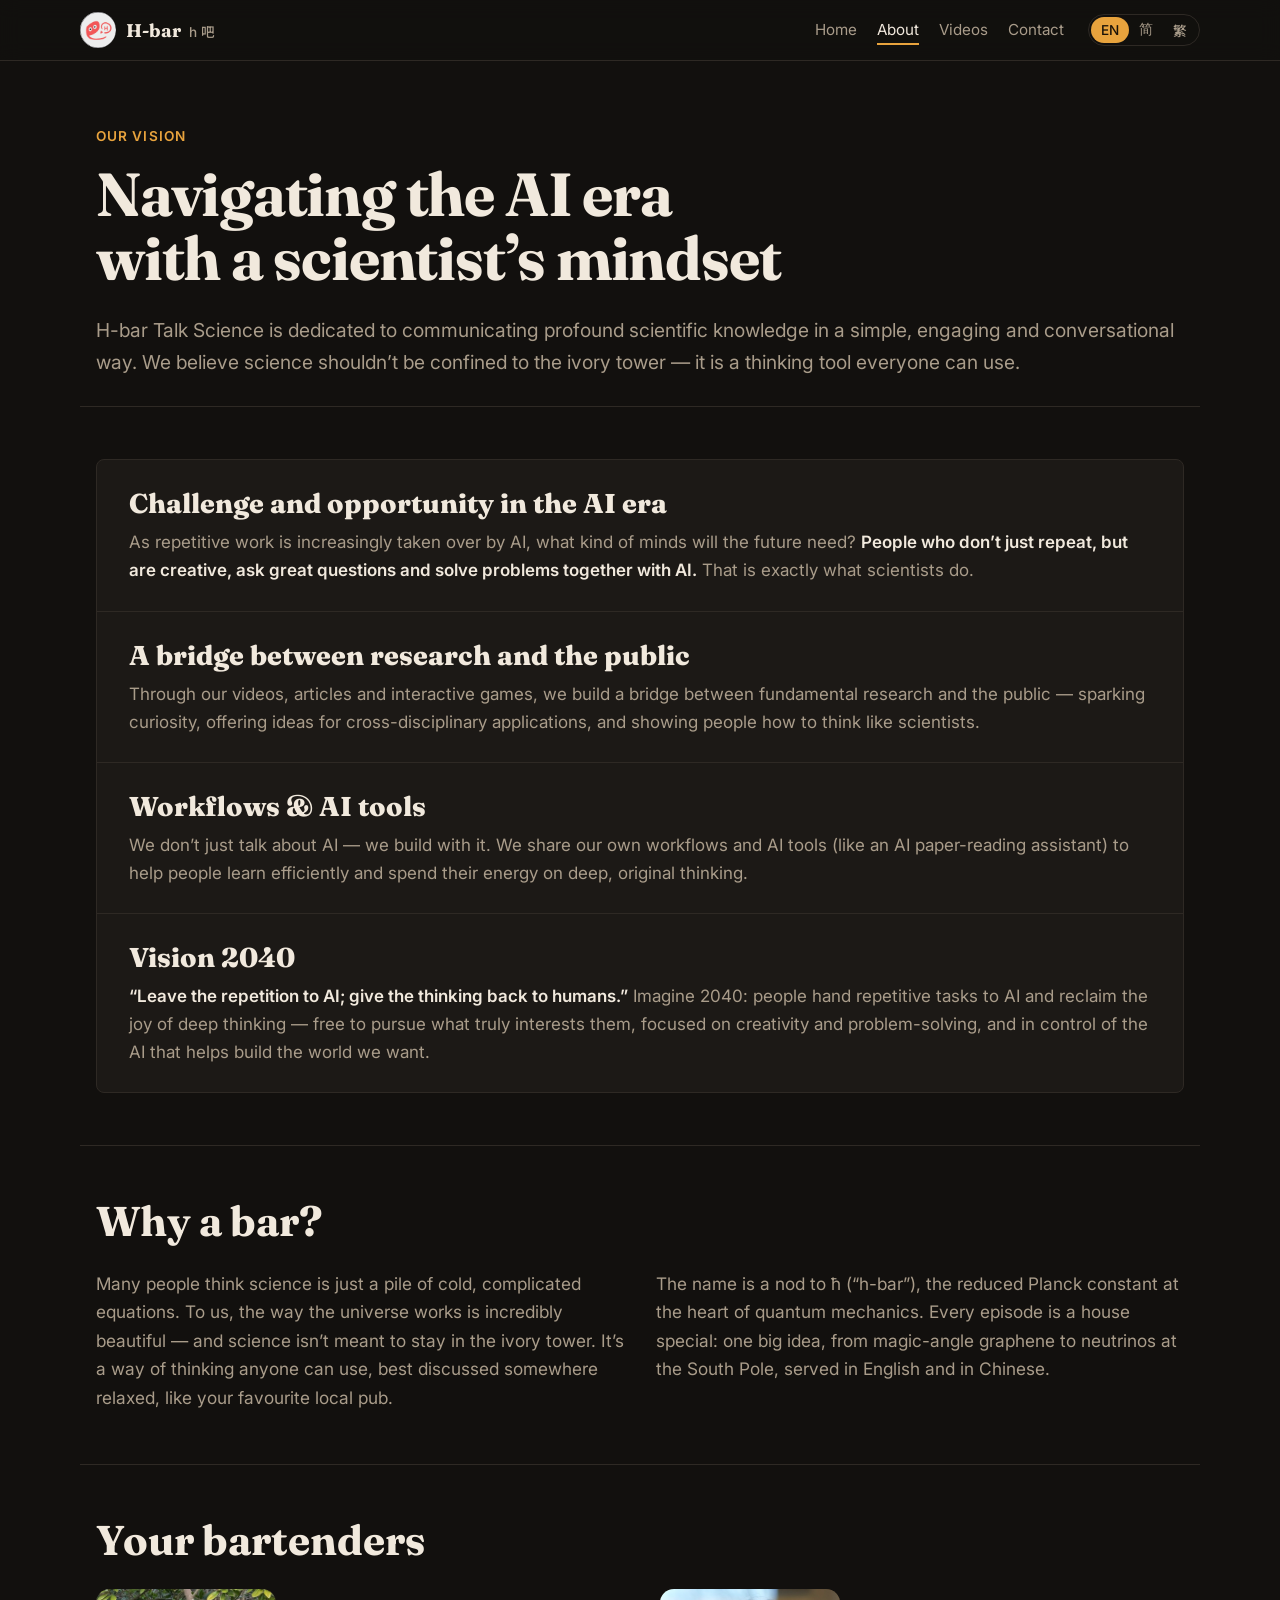
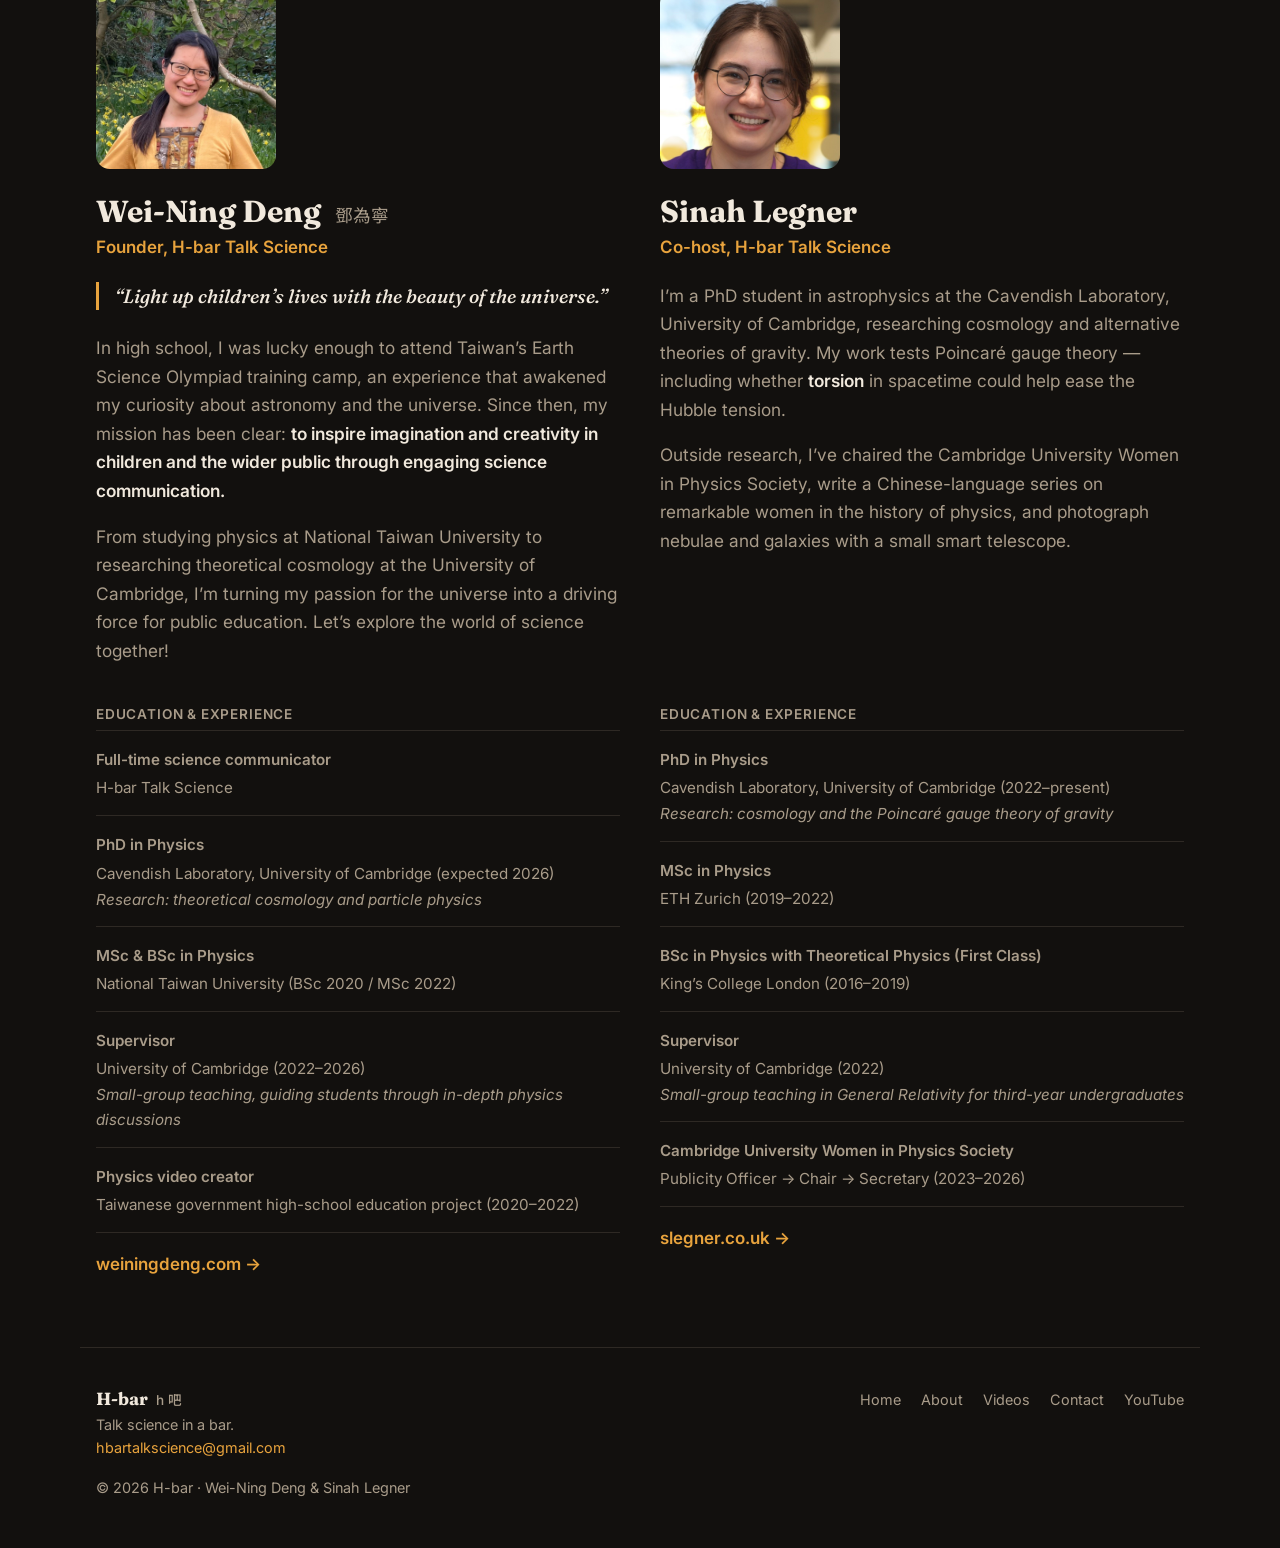
==== about.html @ 99c447ce "Split site into Home, About, Videos and Contact pages - Trilingual text (EN / 简体 / 繁體) side by side " ====
<!doctype html>
<html lang="en">
<head>
  <meta charset="utf-8">
  <meta name="viewport" content="width=device-width, initial-scale=1">
  <title>About · H-bar</title>
  <meta name="description" content="Our vision — navigating the AI era with a scientist's mindset — and the people behind H-bar Talk Science.">
  <link rel="icon" href="assets/logo.jpg">
  <link rel="preconnect" href="https://fonts.googleapis.com">
  <link rel="preconnect" href="https://fonts.gstatic.com" crossorigin>
  <link href="https://fonts.googleapis.com/css2?family=Fraunces:opsz,wght@9..144,500;9..144,700;9..144,800&family=Inter:wght@400;500;600&family=Noto+Sans+SC:wght@400;500;700&family=Noto+Sans+TC:wght@400;500;700&family=Noto+Serif+SC:wght@700;900&family=Noto+Serif+TC:wght@700;900&display=swap" rel="stylesheet">
  <link rel="stylesheet" href="assets/style.css">
  <script src="assets/lang.js"></script>
</head>
<body data-page="about">
  <header class="nav"></header>

  <main>
    <section class="page-hero" id="vision">
      <p class="eyebrow">
        <span data-l="en">Our vision</span>
        <span data-l="zh-Hans">我们的愿景</span>
        <span data-l="zh-Hant">我們的願景</span>
      </p>
      <h1>
        <span data-l="en">Navigating the AI era with a scientist’s mindset</span>
        <span data-l="zh-Hans">用科学思维，驾驭 AI 时代</span>
        <span data-l="zh-Hant">用科學思維，駕馭 AI 時代</span>
      </h1>
      <p class="lede">
        <span data-l="en">H-bar Talk Science is dedicated to communicating profound scientific knowledge in a simple, engaging and conversational way. We believe science shouldn’t be confined to the ivory tower — it is a thinking tool everyone can use.</span>
        <span data-l="zh-Hans">H吧聊物理（H-bar Talk Science）致力于将深奥的科学知识，用最简单、有趣的方式与观众对话。我们深信，科学不该只停留在“象牙塔”内，而是每个人都能掌握的思考工具。</span>
        <span data-l="zh-Hant">H吧聊物理（H-bar Talk Science）致力於將深奧的科學知識，用最簡單、有趣的方式與觀眾對話。我們深信，科學不該只停留在「象牙塔」內，而是每個人都能掌握的思考工具。</span>
      </p>
    </section>

    <section class="section">
      <div class="pillars">
        <article class="pillar">
          <h3>
            <span data-l="en">Challenge and opportunity in the AI era</span>
            <span data-l="zh-Hans">面对 AI 时代的挑战与机遇</span>
            <span data-l="zh-Hant">面對 AI 時代的挑戰與機遇</span>
          </h3>
          <p>
            <span data-l="en">As repetitive work is increasingly taken over by AI, what kind of minds will the future need? <strong>People who don’t just repeat, but are creative, ask great questions and solve problems together with AI.</strong> That is exactly what scientists do.</span>
            <span data-l="zh-Hans">当越来越多重复性的工作被 AI 取代，或是人类逐渐成为 AI 的助手时，未来的社会需要什么样的人才？答案是：<strong>不重复劳动，具备创造力、能提出好问题，并能与 AI 协同解决问题的人。</strong>而这，正是“科学家思维”的核心！</span>
            <span data-l="zh-Hant">當越來越多重複性的工作被 AI 取代，或是人類逐漸成為 AI 的助手時，未來的社會需要什麼樣的人才？答案是：<strong>不重複勞動，具備創造力、能提出好問題，並能與 AI 協同解決問題的人。</strong>而這，正是「科學家思維」的核心！</span>
          </p>
        </article>
        <article class="pillar">
          <h3>
            <span data-l="en">A bridge between research and the public</span>
            <span data-l="zh-Hans">连接科学研究与大众的桥梁</span>
            <span data-l="zh-Hant">連結科學研究與大眾的橋樑</span>
          </h3>
          <p>
            <span data-l="en">Through our videos, articles and interactive games, we build a bridge between fundamental research and the public — sparking curiosity, offering ideas for cross-disciplinary applications, and showing people how to think like scientists.</span>
            <span data-l="zh-Hans">我们通过原创视频、科普文章以及互动小游戏，搭起学术界与大众的桥梁。我们的目标是激发观众的好奇心，为跨领域应用提供灵感火花，并在潜移默化中，让大家学会像科学家一样思考。</span>
            <span data-l="zh-Hant">我們透過原創影片、科普文章以及互動小遊戲，搭起學術界與大眾的橋樑。我們的目標是激發觀眾的好奇心，為跨領域應用提供靈感火花，並在潛移默化中，讓大家學會像科學家一樣思考。</span>
          </p>
        </article>
        <article class="pillar">
          <h3>
            <span data-l="en">Workflows &amp; AI tools</span>
            <span data-l="zh-Hans">打造专属 AI 工具与工作流</span>
            <span data-l="zh-Hant">打造專屬 AI 工具與工作流</span>
          </h3>
          <p>
            <span data-l="en">We don’t just talk about AI — we build with it. We share our own workflows and AI tools (like an AI paper-reading assistant) to help people learn efficiently and spend their energy on deep, original thinking.</span>
            <span data-l="zh-Hans">除了传播知识，我们也致力于实践。我们开发并分享专属的 AI 工作流与辅助工具（例如：AI 论文阅读助手），帮助大家更高效地学习，将精力专注于深度思考。</span>
            <span data-l="zh-Hant">除了傳播知識，我們也致力於實踐。我們開發並分享專屬的 AI 工作流與輔助工具（例如：AI 論文閱讀助手），幫助大家更高效地學習，將精力專注於深度思考。</span>
          </p>
        </article>
        <article class="pillar">
          <h3>
            <span data-l="en">Vision 2040</span>
            <span data-l="zh-Hans">2040 年的未来愿景</span>
            <span data-l="zh-Hant">2040 年的未來願景</span>
          </h3>
          <p>
            <span data-l="en"><strong>“Leave the repetition to AI; give the thinking back to humans.”</strong> Imagine 2040: people hand repetitive tasks to AI and reclaim the joy of deep thinking — free to pursue what truly interests them, focused on creativity and problem-solving, and in control of the AI that helps build the world we want.</span>
            <span data-l="zh-Hans">我们想象中的 2040 年是这样的：<strong>“把重复劳动交给 AI，把深度思考还给人类。”</strong>我们希望每个人都能把时间花在自己真正感兴趣的事物上，发挥创造力与解决问题的能力，并通过驾驭 AI，共同创造我们真正想要的未来！</span>
            <span data-l="zh-Hant">我們想像中的 2040 年是這樣的：<strong>「把重複勞動交給 AI，把深度思考還給人類。」</strong>我們希望每個人都能把時間花在自己真正感興趣的事物上，發揮創造力與解決問題的能力，並透過駕馭 AI，共同創造我們真正想要的未來！</span>
          </p>
        </article>
      </div>
    </section>

    <section class="section" id="why-a-bar">
      <h2>
        <span data-l="en">Why a bar?</span>
        <span data-l="zh-Hans">为什么是酒吧？</span>
        <span data-l="zh-Hant">為什麼是酒吧？</span>
      </h2>
      <div class="columns prose">
        <p>
          <span data-l="en">Many people think science is just a pile of cold, complicated equations. To us, the way the universe works is incredibly beautiful — and science isn’t meant to stay in the ivory tower. It’s a way of thinking anyone can use, best discussed somewhere relaxed, like your favourite local pub.</span>
          <span data-l="zh-Hans">很多人觉得科学充满了冰冷的公式，但对我们来说，宇宙的运行充满了难以置信的美感。科学不该只停留在“象牙塔”内，而是每个人都能掌握的思考工具——最适合在像酒吧一样轻松的空间里聊。</span>
          <span data-l="zh-Hant">很多人覺得科學充滿了冰冷的公式，但對我們來說，宇宙的運行充滿了難以置信的美感。科學不該只停留在「象牙塔」內，而是每個人都能掌握的思考工具——最適合在像酒吧一樣輕鬆的空間裡聊。</span>
        </p>
        <p>
          <span data-l="en">The name is a nod to ħ (“h-bar”), the reduced Planck constant at the heart of quantum mechanics. Every episode is a house special: one big idea, from magic-angle graphene to neutrinos at the South Pole, served in English and in Chinese.</span>
          <span data-l="zh-Hans">「h 吧」的名字来自 ħ（h-bar），量子力学核心的约化普朗克常数。每一集都是一杯招牌特调：从魔角石墨烯到南极的中微子，以中文和英文双语呈现。</span>
          <span data-l="zh-Hant">「h 吧」的名字來自 ħ（h-bar），量子力學核心的約化普朗克常數。每一集都是一杯招牌特調：從魔角石墨烯到南極的微中子，以中文和英文雙語呈現。</span>
        </p>
      </div>
    </section>

    <section class="section" id="team">
      <h2>
        <span data-l="en">Your bartenders</span>
        <span data-l="zh-Hans">你的调酒师</span>
        <span data-l="zh-Hant">你的調酒師</span>
      </h2>

      <div class="profiles">
        <article class="profile">
          <div class="portrait"><img src="assets/people/wei-ning.jpg" alt="Wei-Ning Deng" width="793" height="900"></div>
          <div class="profile-intro">
            <h3>Wei-Ning Deng
              <span class="cn" data-l="en">鄧為寧</span><span class="cn" data-l="zh-Hans">邓为宁</span><span class="cn" data-l="zh-Hant">鄧為寧</span>
            </h3>
            <p class="role">
              <span data-l="en">Founder, H-bar Talk Science</span>
              <span data-l="zh-Hans">H吧聊物理 创办人</span>
              <span data-l="zh-Hant">H吧聊物理 創辦人</span>
            </p>
            <p class="motto">
              <span data-l="en">“Light up children’s lives with the beauty of the universe.”</span>
              <span data-l="zh-Hans">“用宇宙之美，点亮孩子们的生命。”</span>
              <span data-l="zh-Hant">「用宇宙之美，點亮孩子們的生命。」</span>
            </p>
            <div class="prose">
              <p>
                <span data-l="en">In high school, I was lucky enough to attend Taiwan’s Earth Science Olympiad training camp, an experience that awakened my curiosity about astronomy and the universe. Since then, my mission has been clear: <strong>to inspire imagination and creativity in children and the wider public through engaging science communication.</strong></span>
                <span data-l="zh-Hans">高中时的我，很幸运有机会参加台湾的地科奥林匹亚选训营，那段经历深深开启了我对天文与宇宙的好奇心。从那时起，我就确立了我的使命：<strong>用有趣的方式启发更多孩子，乃至于社会大众对科学的想象和创造力。</strong></span>
                <span data-l="zh-Hant">高中時的我，很幸運有機會參加台灣的地科奧林匹亞選訓營，那段經歷深深開啟了我對天文與宇宙的好奇心。從那時起，我就確立了我的使命：<strong>用有趣的方式啟發更多孩子，乃至於社會大眾對科學的想像和創造力。</strong></span>
              </p>
              <p>
                <span data-l="en">From studying physics at National Taiwan University to researching theoretical cosmology at the University of Cambridge, I’m turning my passion for the universe into a driving force for public education. Let’s explore the world of science together!</span>
                <span data-l="zh-Hans">如今，从台大物理系到剑桥大学卡文迪许实验室，我将我对宇宙学与粒子物理的热爱，转化为推动科普的动力。让我们一起去科学世界遨游吧！</span>
                <span data-l="zh-Hant">如今，從台大物理系到劍橋大學卡文迪西實驗室，我將我對宇宙學與粒子物理的熱愛，轉化為推動科普的動力。讓我們一起去科學世界遨遊吧！</span>
              </p>
            </div>
          </div>
          <div class="profile-cv">
            <p class="cv-title">
              <span data-l="en">Education &amp; experience</span>
              <span data-l="zh-Hans">教育背景与工作经历</span>
              <span data-l="zh-Hant">教育背景與工作經歷</span>
            </p>
            <ul class="cv">
              <li>
                <strong><span data-l="en">Full-time science communicator</span><span data-l="zh-Hans">全职科普创作者</span><span data-l="zh-Hant">全職科普創作者</span></strong>
                <span data-l="en">H-bar Talk Science</span><span data-l="zh-Hans">H吧聊物理</span><span data-l="zh-Hant">H吧聊物理</span>
              </li>
              <li>
                <strong><span data-l="en">PhD in Physics</span><span data-l="zh-Hans">理学博士</span><span data-l="zh-Hant">理學博士</span></strong>
                <span data-l="en">Cavendish Laboratory, University of Cambridge (expected 2026)</span><span data-l="zh-Hans">英国剑桥大学 卡文迪许实验室（预计 2026 年毕业）</span><span data-l="zh-Hant">英國劍橋大學 卡文迪西實驗室（預計 2026 年畢業）</span>
                <em><span data-l="en">Research: theoretical cosmology and particle physics</span><span data-l="zh-Hans">研究领域：理论宇宙学与粒子物理</span><span data-l="zh-Hant">研究領域：理論宇宙學與粒子物理</span></em>
              </li>
              <li>
                <strong><span data-l="en">MSc &amp; BSc in Physics</span><span data-l="zh-Hans">理学硕士 / 学士</span><span data-l="zh-Hant">理學碩士 / 學士</span></strong>
                <span data-l="en">National Taiwan University (BSc 2020 / MSc 2022)</span><span data-l="zh-Hans">国立台湾大学 物理学系（2020 学士 / 2022 硕士）</span><span data-l="zh-Hant">國立台灣大學 物理學系（2020 學士 / 2022 碩士）</span>
              </li>
              <li>
                <strong><span data-l="en">Supervisor</span><span data-l="zh-Hans">学术导师（Supervision）</span><span data-l="zh-Hant">學術導師（Supervision）</span></strong>
                <span data-l="en">University of Cambridge (2022–2026)</span><span data-l="zh-Hans">英国剑桥大学（2022–2026）</span><span data-l="zh-Hant">英國劍橋大學（2022–2026）</span>
                <em><span data-l="en">Small-group teaching, guiding students through in-depth physics discussions</span><span data-l="zh-Hans">带领小组教学，引导顶尖学生进行深度物理讨论</span><span data-l="zh-Hant">帶領小組教學，引導頂尖學生進行深度物理討論</span></em>
              </li>
              <li>
                <strong><span data-l="en">Physics video creator</span><span data-l="zh-Hans">物理教学视频制作</span><span data-l="zh-Hant">物理教學影片製作</span></strong>
                <span data-l="en">Taiwanese government high-school education project (2020–2022)</span><span data-l="zh-Hans">台湾官方高中教育项目（2020–2022）</span><span data-l="zh-Hant">台灣官方高中教育專案（2020–2022）</span>
              </li>
            </ul>
            <p><a class="link-arrow" href="https://weiningdeng.com/" target="_blank" rel="noopener">weiningdeng.com →</a></p>
          </div>
        </article>

        <article class="profile">
          <div class="portrait"><img src="assets/people/sinah.jpg" alt="Sinah Legner" width="456" height="500"></div>
          <div class="profile-intro">
            <h3>Sinah Legner</h3>
            <p class="role">
              <span data-l="en">Co-host, H-bar Talk Science</span>
              <span data-l="zh-Hans">H吧聊物理 共同主持人</span>
              <span data-l="zh-Hant">H吧聊物理 共同主持人</span>
            </p>
            <div class="prose">
              <p>
                <span data-l="en">I’m a PhD student in astrophysics at the Cavendish Laboratory, University of Cambridge, researching cosmology and alternative theories of gravity. My work tests Poincaré gauge theory — including whether <strong>torsion</strong> in spacetime could help ease the Hubble tension.</span>
                <span data-l="zh-Hans">我是英国剑桥大学卡文迪许实验室的天体物理博士生，研究宇宙学与修正引力理论。我的工作是检验庞加莱规范引力理论，包括时空中的<strong>“挠率”</strong>能否缓解哈勃张力。</span>
                <span data-l="zh-Hant">我是英國劍橋大學卡文迪西實驗室的天文物理博士生，研究宇宙學與修正重力理論。我的工作是檢驗龐加萊規範重力理論，包括時空中的<strong>「撓率」</strong>能否緩解哈伯張力。</span>
              </p>
              <p>
                <span data-l="en">Outside research, I’ve chaired the Cambridge University Women in Physics Society, write a Chinese-language series on remarkable women in the history of physics, and photograph nebulae and galaxies with a small smart telescope.</span>
                <span data-l="zh-Hans">科研之外，我曾担任剑桥大学物理女性协会（Women in Physics Society）主席，用中文撰写介绍物理学史上杰出女性的系列文章，也喜欢用小型智能望远镜拍摄星云和星系。</span>
                <span data-l="zh-Hant">研究之外，我曾擔任劍橋大學物理女性協會（Women in Physics Society）主席，用中文撰寫介紹物理學史上傑出女性的系列文章，也喜歡用小型智慧望遠鏡拍攝星雲和星系。</span>
              </p>
            </div>
          </div>
          <div class="profile-cv">
            <p class="cv-title">
              <span data-l="en">Education &amp; experience</span>
              <span data-l="zh-Hans">教育背景与工作经历</span>
              <span data-l="zh-Hant">教育背景與工作經歷</span>
            </p>
            <ul class="cv">
              <li>
                <strong><span data-l="en">PhD in Physics</span><span data-l="zh-Hans">物理学博士</span><span data-l="zh-Hant">物理學博士</span></strong>
                <span data-l="en">Cavendish Laboratory, University of Cambridge (2022–present)</span><span data-l="zh-Hans">英国剑桥大学 卡文迪许实验室（2022 至今）</span><span data-l="zh-Hant">英國劍橋大學 卡文迪西實驗室（2022 至今）</span>
                <em><span data-l="en">Research: cosmology and the Poincaré gauge theory of gravity</span><span data-l="zh-Hans">研究领域：宇宙学与庞加莱规范引力理论</span><span data-l="zh-Hant">研究領域：宇宙學與龐加萊規範重力理論</span></em>
              </li>
              <li>
                <strong><span data-l="en">MSc in Physics</span><span data-l="zh-Hans">物理学硕士</span><span data-l="zh-Hant">物理學碩士</span></strong>
                <span data-l="en">ETH Zurich (2019–2022)</span><span data-l="zh-Hans">瑞士苏黎世联邦理工学院（2019–2022）</span><span data-l="zh-Hant">瑞士蘇黎世聯邦理工學院（2019–2022）</span>
              </li>
              <li>
                <strong><span data-l="en">BSc in Physics with Theoretical Physics (First Class)</span><span data-l="zh-Hans">理论物理方向物理学学士（一等荣誉）</span><span data-l="zh-Hant">理論物理方向物理學學士（一等榮譽）</span></strong>
                <span data-l="en">King’s College London (2016–2019)</span><span data-l="zh-Hans">伦敦国王学院（2016–2019）</span><span data-l="zh-Hant">倫敦國王學院（2016–2019）</span>
              </li>
              <li>
                <strong><span data-l="en">Supervisor</span><span data-l="zh-Hans">学术导师（Supervision）</span><span data-l="zh-Hant">學術導師（Supervision）</span></strong>
                <span data-l="en">University of Cambridge (2022)</span><span data-l="zh-Hans">英国剑桥大学（2022）</span><span data-l="zh-Hant">英國劍橋大學（2022）</span>
                <em><span data-l="en">Small-group teaching in General Relativity for third-year undergraduates</span><span data-l="zh-Hans">为三年级本科生带领广义相对论小组教学</span><span data-l="zh-Hant">為三年級大學部學生帶領廣義相對論小組教學</span></em>
              </li>
              <li>
                <strong><span data-l="en">Cambridge University Women in Physics Society</span><span data-l="zh-Hans">剑桥大学物理女性协会</span><span data-l="zh-Hant">劍橋大學物理女性協會</span></strong>
                <span data-l="en">Publicity Officer → Chair → Secretary (2023–2026)</span><span data-l="zh-Hans">宣传干事 → 主席 → 秘书（2023–2026）</span><span data-l="zh-Hant">宣傳幹事 → 主席 → 秘書（2023–2026）</span>
              </li>
            </ul>
            <p><a class="link-arrow" href="https://www.slegner.co.uk/" target="_blank" rel="noopener">slegner.co.uk →</a></p>
          </div>
        </article>
      </div>
    </section>
  </main>

  <footer class="footer"></footer>

  <script src="assets/site.js"></script>
</body>
</html>
---- assets/style.css ----
:root {
  --bg: #12100e;
  --bg-raised: #1c1916;
  --line: #2e2924;
  --text: #f1e9dd;
  --muted: #a99c8a;
  --amber: #e8a33d;
  --amber-soft: rgba(232, 163, 61, 0.14);
  --radius: 14px;
  --max: 1120px;
  --sans: "Inter", "Noto Sans TC", system-ui, sans-serif;
  --serif: "Fraunces", "Noto Serif TC", Georgia, serif;
}
html[lang="zh-Hant"] { --sans: "Inter", "Noto Sans TC", system-ui, sans-serif; --serif: "Fraunces", "Noto Serif TC", serif; }
html[lang="zh-Hans"] { --sans: "Inter", "Noto Sans SC", system-ui, sans-serif; --serif: "Fraunces", "Noto Serif SC", serif; }

/* Show only the text that matches the current language (see assets/lang.js). */
html[lang="en"] [data-l]:not([data-l="en"]),
html[lang="zh-Hans"] [data-l]:not([data-l="zh-Hans"]),
html[lang="zh-Hant"] [data-l]:not([data-l="zh-Hant"]) { display: none !important; }

* { box-sizing: border-box; }
html { scroll-behavior: smooth; scroll-padding-top: 61px; /* height of the sticky nav */ }
body {
  margin: 0;
  background: var(--bg);
  color: var(--text);
  font: 17px/1.65 var(--sans);
  -webkit-font-smoothing: antialiased;
}
a { color: var(--amber); text-decoration: none; }
a:hover { text-decoration: underline; }
img { max-width: 100%; display: block; }
[hidden] { display: none !important; }

/* Nav */
.nav {
  position: sticky; top: 0; z-index: 10;
  display: flex; align-items: center; justify-content: space-between; gap: 16px;
  min-height: 61px;
  padding: 12px max(16px, calc((100vw - var(--max)) / 2));
  background: rgba(18, 16, 14, 0.88);
  backdrop-filter: blur(10px);
  border-bottom: 1px solid var(--line);
}
.brand { display: flex; align-items: center; gap: 10px; color: var(--text); font: 700 1.15rem var(--serif); }
.brand:hover { text-decoration: none; }
.brand img { border-radius: 50%; }
.brand small, .footer-brand small { color: var(--muted); font: 500 0.85rem var(--sans); margin-left: 4px; }
.menu { display: flex; align-items: center; gap: 24px; }
.menu nav { display: flex; align-items: center; gap: 20px; font-size: 0.95rem; }
.menu nav a { color: var(--muted); }
.menu nav a:hover, .menu nav a[aria-current="page"] { color: var(--text); text-decoration: none; }
.menu nav a[aria-current="page"] { box-shadow: 0 2px 0 var(--amber); }
.menu-toggle { display: none; }
.lang-switch { display: flex; border: 1px solid var(--line); border-radius: 999px; padding: 2px; }
.lang-switch button {
  font: 500 0.85rem var(--sans); color: var(--muted);
  background: none; border: 0; border-radius: 999px;
  padding: 3px 10px; cursor: pointer;
}
.lang-switch button:hover { color: var(--text); }
.lang-switch button[aria-pressed="true"] { color: #1a1208; background: var(--amber); }

/* Hero */
.hero {
  display: grid; grid-template-columns: minmax(0, 1fr) minmax(0, 0.8fr); align-items: center; gap: 48px;
  max-width: var(--max); margin: 0 auto;
  padding: 88px 16px 72px;
}
.eyebrow { color: var(--amber); font-weight: 600; letter-spacing: 0.08em; text-transform: uppercase; font-size: 0.85rem; margin: 0 0 16px; }
html[lang^="zh"] .eyebrow { text-transform: none; letter-spacing: 0.04em; }
.hero h1, .page-hero h1 {
  font: 700 clamp(2.6rem, 7vw, 4.6rem)/1.05 var(--serif);
  margin: 0 0 24px; letter-spacing: -0.02em; max-width: 18ch; text-wrap: balance;
}
.lede { color: var(--muted); font-size: 1.2rem; max-width: 44ch; margin: 0 0 36px; }
.cta { display: flex; flex-wrap: wrap; gap: 12px; }
.hero-mascot { width: 100%; max-width: 440px; height: auto; justify-self: end; }

/* Sub-page header */
.page-hero { max-width: var(--max); margin: 0 auto; padding: 64px 16px 28px; }
.page-hero h1 { font-size: clamp(2.3rem, 6vw, 3.8rem); max-width: 22ch; }
.page-hero .lede { margin-bottom: 0; max-width: none; }

.btn {
  display: inline-block; cursor: pointer;
  font: 600 0.98rem var(--sans); color: var(--text);
  padding: 12px 22px; border-radius: 999px;
  border: 1px solid var(--line); background: var(--bg-raised);
  transition: border-color .15s, transform .15s;
}
.btn:hover { text-decoration: none; border-color: var(--amber); transform: translateY(-1px); }
.btn.primary { background: var(--amber); color: #1a1208; border-color: var(--amber); }
.link-arrow { font-weight: 600; }

/* Sections */
.section { max-width: var(--max); margin: 0 auto; padding: 52px 16px; border-top: 1px solid var(--line); }
.section h2 { font: 700 clamp(1.8rem, 4vw, 2.6rem)/1.15 var(--serif); margin: 0 0 24px; }
.section-head { display: flex; flex-wrap: wrap; align-items: baseline; justify-content: space-between; gap: 8px 16px; margin-bottom: 24px; }
.section-head h2 { margin: 0; }
.filters { display: flex; flex-wrap: wrap; gap: 8px; }
.chip {
  font: 500 0.9rem var(--sans); color: var(--muted);
  background: none; border: 1px solid var(--line); border-radius: 999px;
  padding: 6px 14px; cursor: pointer;
}
.chip.active { color: var(--text); background: var(--amber-soft); border-color: var(--amber); }
.prose { color: var(--muted); font-size: 1.08rem; }
.prose p { margin: 0 0 1em; }
.prose strong { color: var(--text); font-weight: 600; }

/* Vision banner: a sand-coloured panel, as wide as the page content */
.banner { max-width: var(--max); margin: 0 auto; padding: 24px 16px 8px; }
.banner-inner {
  padding: 44px 56px; text-align: center;
  background: #dccaa8; color: #1d1712; border-radius: 8px;
}
.banner blockquote {
  margin: 0 0 20px;
  font: 700 clamp(1.8rem, 4.4vw, 3rem)/1.2 var(--serif);
  letter-spacing: -0.01em; text-wrap: balance;
}
.banner .accent { color: #7a3f00; }
.banner + .section { border-top: 0; }
.banner a { color: #1d1712; font-weight: 600; text-decoration: underline; text-underline-offset: 4px; text-decoration-color: #7a3f00; }

/* Video grid */
.grid { display: grid; grid-template-columns: repeat(auto-fill, minmax(300px, 1fr)); gap: 28px; }
.card { background: none; border: 0; padding: 0; text-align: left; color: inherit; font: inherit; cursor: pointer; }
.thumb { position: relative; aspect-ratio: 16 / 9; border-radius: var(--radius); overflow: hidden; background: var(--bg-raised); }
.thumb img { width: 100%; height: 100%; object-fit: cover; transition: transform .3s; }
.card:hover .thumb img { transform: scale(1.04); }
.thumb::after {
  content: "▶"; position: absolute; inset: 0; display: grid; place-items: center;
  font-size: 2rem; color: #fff; background: rgba(0,0,0,.35); opacity: 0; transition: opacity .2s;
}
.card:hover .thumb::after, .card:focus-visible .thumb::after { opacity: 1; }
.card h3 { font: 600 1.02rem/1.4 var(--sans); margin: 14px 0 6px; }
.meta { display: flex; gap: 10px; align-items: center; color: var(--muted); font-size: 0.85rem; }
.tag { border: 1px solid var(--line); border-radius: 6px; padding: 0 6px; font-size: 0.75rem; }
.more-wrap { text-align: center; margin-top: 40px; }
.empty { color: var(--muted); }

/* Two-column text */
.columns { display: grid; grid-template-columns: repeat(auto-fit, minmax(280px, 1fr)); gap: 32px; margin-bottom: 24px; }
.columns p { margin: 0; }
.columns:last-child { margin-bottom: 0; }

/* Card (contact form) */
.tile {
  background: var(--bg-raised); border: 1px solid var(--line); border-radius: var(--radius);
  padding: 28px;
}
.tile p { color: var(--muted); margin: 0; }

/* Vision pillars: one block, items separated by dividers */
.pillars { background: var(--bg-raised); border: 1px solid var(--line); border-radius: 8px; }
.pillar { padding: 26px 32px; }
.pillar + .pillar { border-top: 1px solid var(--line); }
.pillar h3 { font: 800 clamp(1.4rem, 3vw, 1.7rem)/1.25 var(--serif); margin: 0 0 8px; color: var(--text); }
html[lang^="zh"] .pillar h3 { font-weight: 900; }
.pillar p { color: var(--muted); margin: 0; }
.pillar strong { color: var(--text); font-weight: 600; }

/* People */
/* Two profiles side by side; subgrid keeps photo, intro and CV rows aligned across both. */
.profiles { display: grid; grid-template-columns: repeat(2, minmax(0, 1fr)); column-gap: 40px; row-gap: 0; }
.profile { display: grid; grid-template-rows: subgrid; grid-row: span 3; row-gap: 24px; align-content: start; }
.profile .portrait { width: 180px; }
.portrait { width: 180px; }
.portrait {
  aspect-ratio: 1; border-radius: var(--radius); overflow: hidden;
  display: grid; place-items: center;
  background: var(--amber-soft); color: var(--amber); font: 700 3rem var(--serif);
}
.portrait img { width: 100%; height: 100%; object-fit: cover; object-position: 50% 30%; }
.profile h3 { font: 700 1.9rem/1.2 var(--serif); margin: 0 0 4px; }
.profile h3 .cn { color: var(--muted); font: 400 1.1rem var(--sans); margin-left: 8px; }
.role { color: var(--amber); font-weight: 600; margin: 0 0 20px; }
.motto {
  margin: 0 0 24px; padding-left: 16px; border-left: 3px solid var(--amber);
  font: 500 1.2rem/1.5 var(--serif); font-style: italic;
}
html[lang^="zh"] .motto { font-style: normal; }
.cv { list-style: none; margin: 8px 0 0; padding: 0; }
.cv li { padding: 14px 0; border-top: 1px solid var(--line); }
.cv li:last-child { border-bottom: 1px solid var(--line); }
.cv strong { display: block; color: var(--text); font-weight: 600; }
.cv span { color: var(--muted); font-size: 0.95rem; }
.cv em { display: block; color: var(--muted); font-size: 0.92rem; }
.cv-title { font: 600 0.85rem var(--sans); letter-spacing: 0.06em; text-transform: uppercase; color: var(--muted); margin: 0; }
html[lang^="zh"] .cv-title { text-transform: none; letter-spacing: 0.04em; }

/* Contact */
.contact { display: grid; grid-template-columns: minmax(0, 1.6fr) minmax(0, 1fr); gap: 40px; align-items: start; }
.contact-form { display: grid; gap: 18px; }
.contact-form label { display: block; font-size: 0.92rem; font-weight: 600; margin-bottom: 6px; }
.contact-form .optional { color: var(--muted); font-weight: 400; }
.contact-form input, .contact-form textarea {
  width: 100%; padding: 11px 14px;
  font: 1rem var(--sans); color: var(--text);
  background: var(--bg); border: 1px solid var(--line); border-radius: 10px;
  transition: border-color .15s;
}
.contact-form input::placeholder, .contact-form textarea::placeholder { color: #6f6557; }
.contact-form input:focus, .contact-form textarea:focus { outline: none; border-color: var(--amber); }
.contact-form textarea { min-height: 160px; resize: vertical; }
.contact-form button { justify-self: start; }
.contact-form .honey { display: none; }
.tile .form-sent {
  margin: 0 0 20px; padding: 12px 16px; border-radius: 10px;
  background: var(--amber-soft); color: var(--text) !important; font-weight: 600;
}
.contact-aside h2 { font: 700 1.5rem/1.3 var(--serif); margin: 4px 0 12px; }
.contact-aside p { color: var(--muted); margin: 0 0 12px; }
.contact-email { font-size: 1.15rem; font-weight: 600; word-break: break-all; }

/* Call to action band */
.cta-band {
  max-width: calc(var(--max) - 32px); margin: 0 auto 56px; padding: 44px 40px;
  border-radius: calc(var(--radius) * 1.5);
  background: radial-gradient(120% 140% at 100% 0%, rgba(232,163,61,.22), transparent 55%), var(--bg-raised);
  border: 1px solid var(--line);
}
.cta-band h2 { font: 700 clamp(1.7rem, 4vw, 2.4rem)/1.2 var(--serif); margin: 0 0 12px; }
.cta-band p { color: var(--muted); margin: 0 0 28px; max-width: 52ch; }

/* Footer */
.footer {
  max-width: var(--max); margin: 0 auto; padding: 40px 16px 48px;
  border-top: 1px solid var(--line);
  display: grid; grid-template-columns: 1fr auto; gap: 16px 32px;
  color: var(--muted); font-size: 0.9rem;
}
.footer p { margin: 0; }
.footer-brand { color: var(--text); font: 700 1.1rem var(--serif); margin-bottom: 4px !important; }
.footer nav { display: flex; flex-wrap: wrap; gap: 8px 20px; align-content: start; }
.footer nav a { color: var(--muted); }
.footer nav a:hover { color: var(--text); }
.footer .copy { grid-column: 1 / -1; }

/* Player */
dialog#player {
  width: min(960px, 92vw); padding: 0; border: 0; border-radius: var(--radius);
  background: #000; overflow: visible;
}
dialog#player::backdrop { background: rgba(0,0,0,.8); }
#player .frame { aspect-ratio: 16 / 9; }
#player iframe { width: 100%; height: 100%; border: 0; border-radius: var(--radius); }
#player .close {
  position: absolute; top: -44px; right: 0;
  background: none; border: 0; color: #fff; font-size: 2rem; cursor: pointer;
}

@media (max-width: 900px) {
  .menu-toggle {
    display: grid; gap: 5px; padding: 10px; margin-right: -10px;
    background: none; border: 0; cursor: pointer;
  }
  .menu-toggle span { display: block; width: 22px; height: 2px; background: var(--text); border-radius: 2px; transition: transform .2s, opacity .2s; }
  .nav.open .menu-toggle span:nth-child(1) { transform: translateY(7px) rotate(45deg); }
  .nav.open .menu-toggle span:nth-child(2) { opacity: 0; }
  .nav.open .menu-toggle span:nth-child(3) { transform: translateY(-7px) rotate(-45deg); }
  .menu {
    display: none;
    position: absolute; top: 100%; left: 0; right: 0;
    flex-direction: column; align-items: stretch; gap: 16px;
    padding: 8px 16px 20px;
    background: var(--bg); border-bottom: 1px solid var(--line);
  }
  .nav.open .menu { display: flex; }
  .menu nav { flex-direction: column; align-items: stretch; gap: 0; font-size: 1.05rem; }
  .menu nav a { padding: 12px 0; border-bottom: 1px solid var(--line); }
  .menu nav a[aria-current="page"] { box-shadow: none; color: var(--amber); }
  .lang-switch { align-self: flex-start; }
  .profiles { grid-template-columns: 1fr; row-gap: 48px; }
  .profile .portrait { width: 160px; }
  .hero { grid-template-columns: 1fr; gap: 28px; }
  .hero-mascot { order: -1; justify-self: start; max-width: 150px; }
  .contact { grid-template-columns: 1fr; }
}

@media (max-width: 640px) {
  .hero { padding: 56px 16px 56px; }
  .page-hero { padding: 44px 16px 20px; }
  .section { padding: 40px 16px; }
  .banner-inner { padding: 32px 20px; }
  .grid { grid-template-columns: 1fr; }
  .cta-band { margin: 0 16px 56px; padding: 40px 24px; }
  .footer { grid-template-columns: 1fr; }
}

@media (prefers-reduced-motion: reduce) {
  html { scroll-behavior: auto; }
  * { transition: none !important; }
}
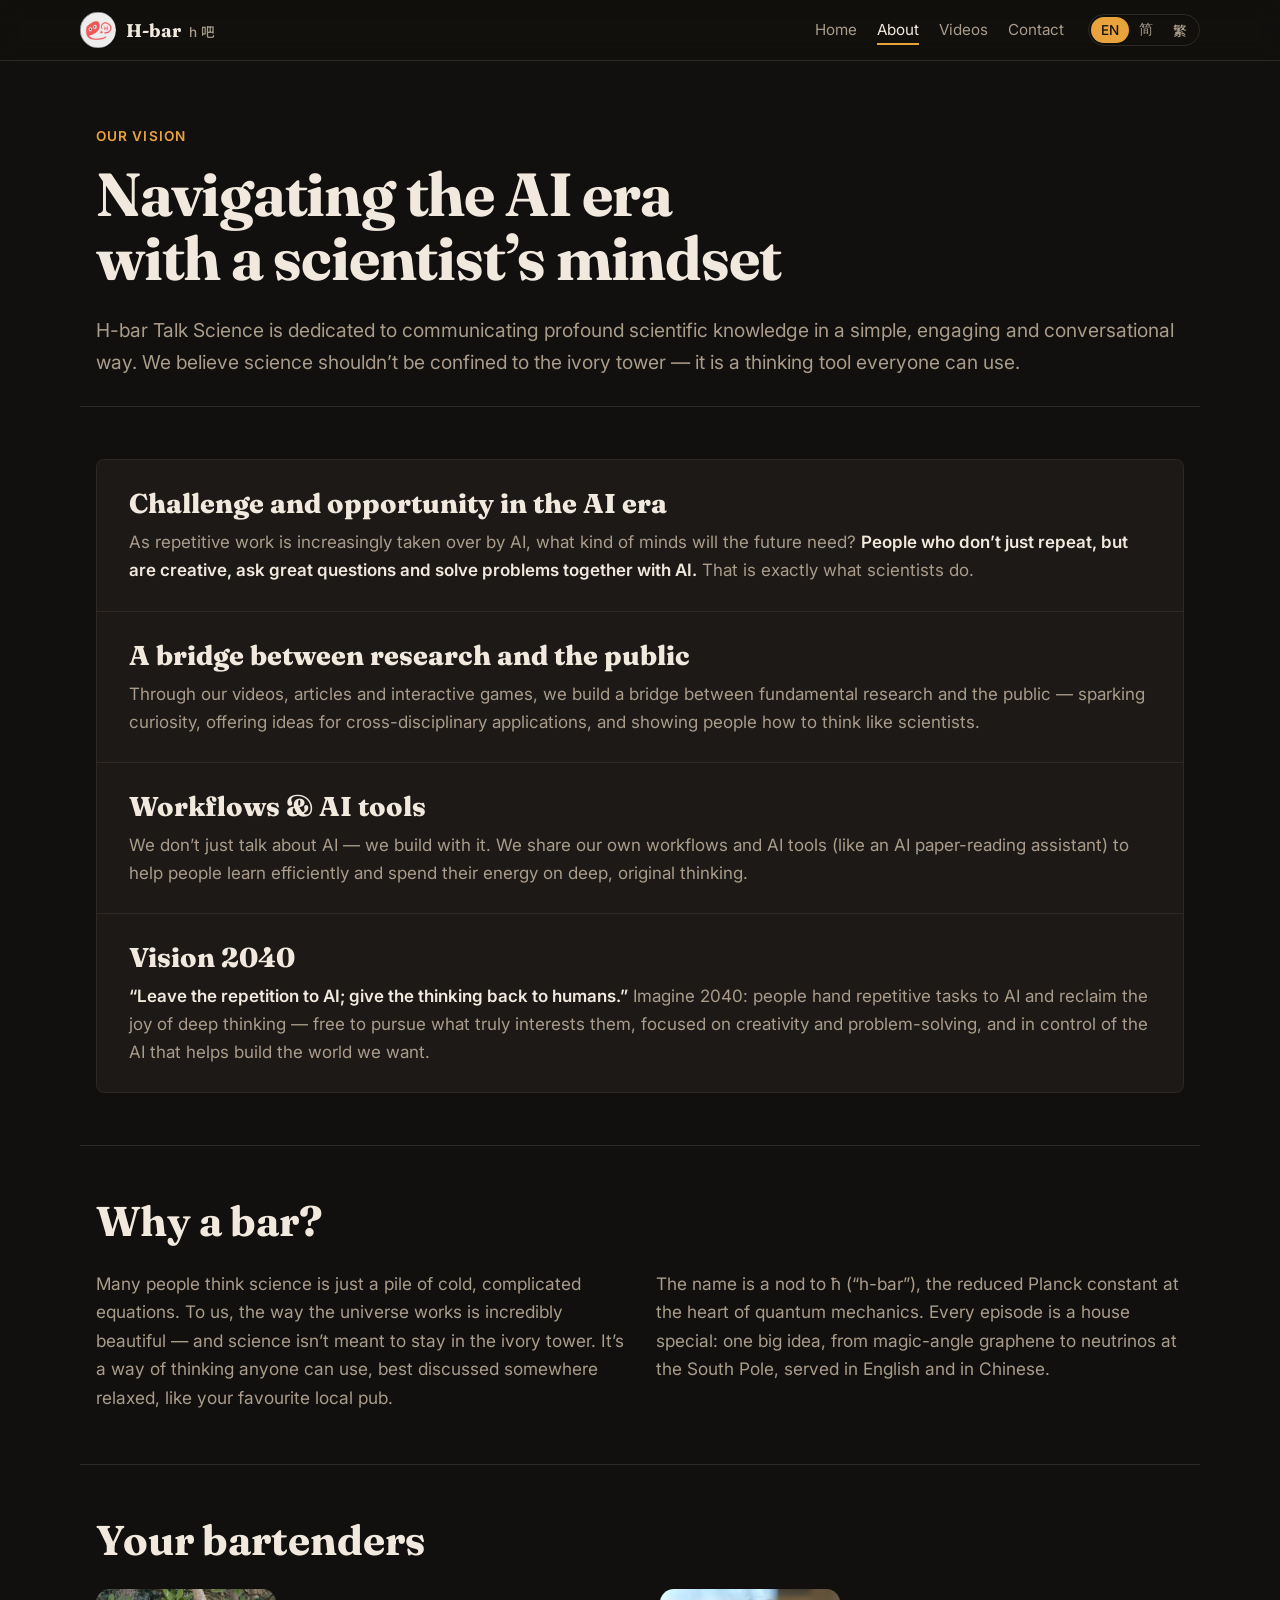
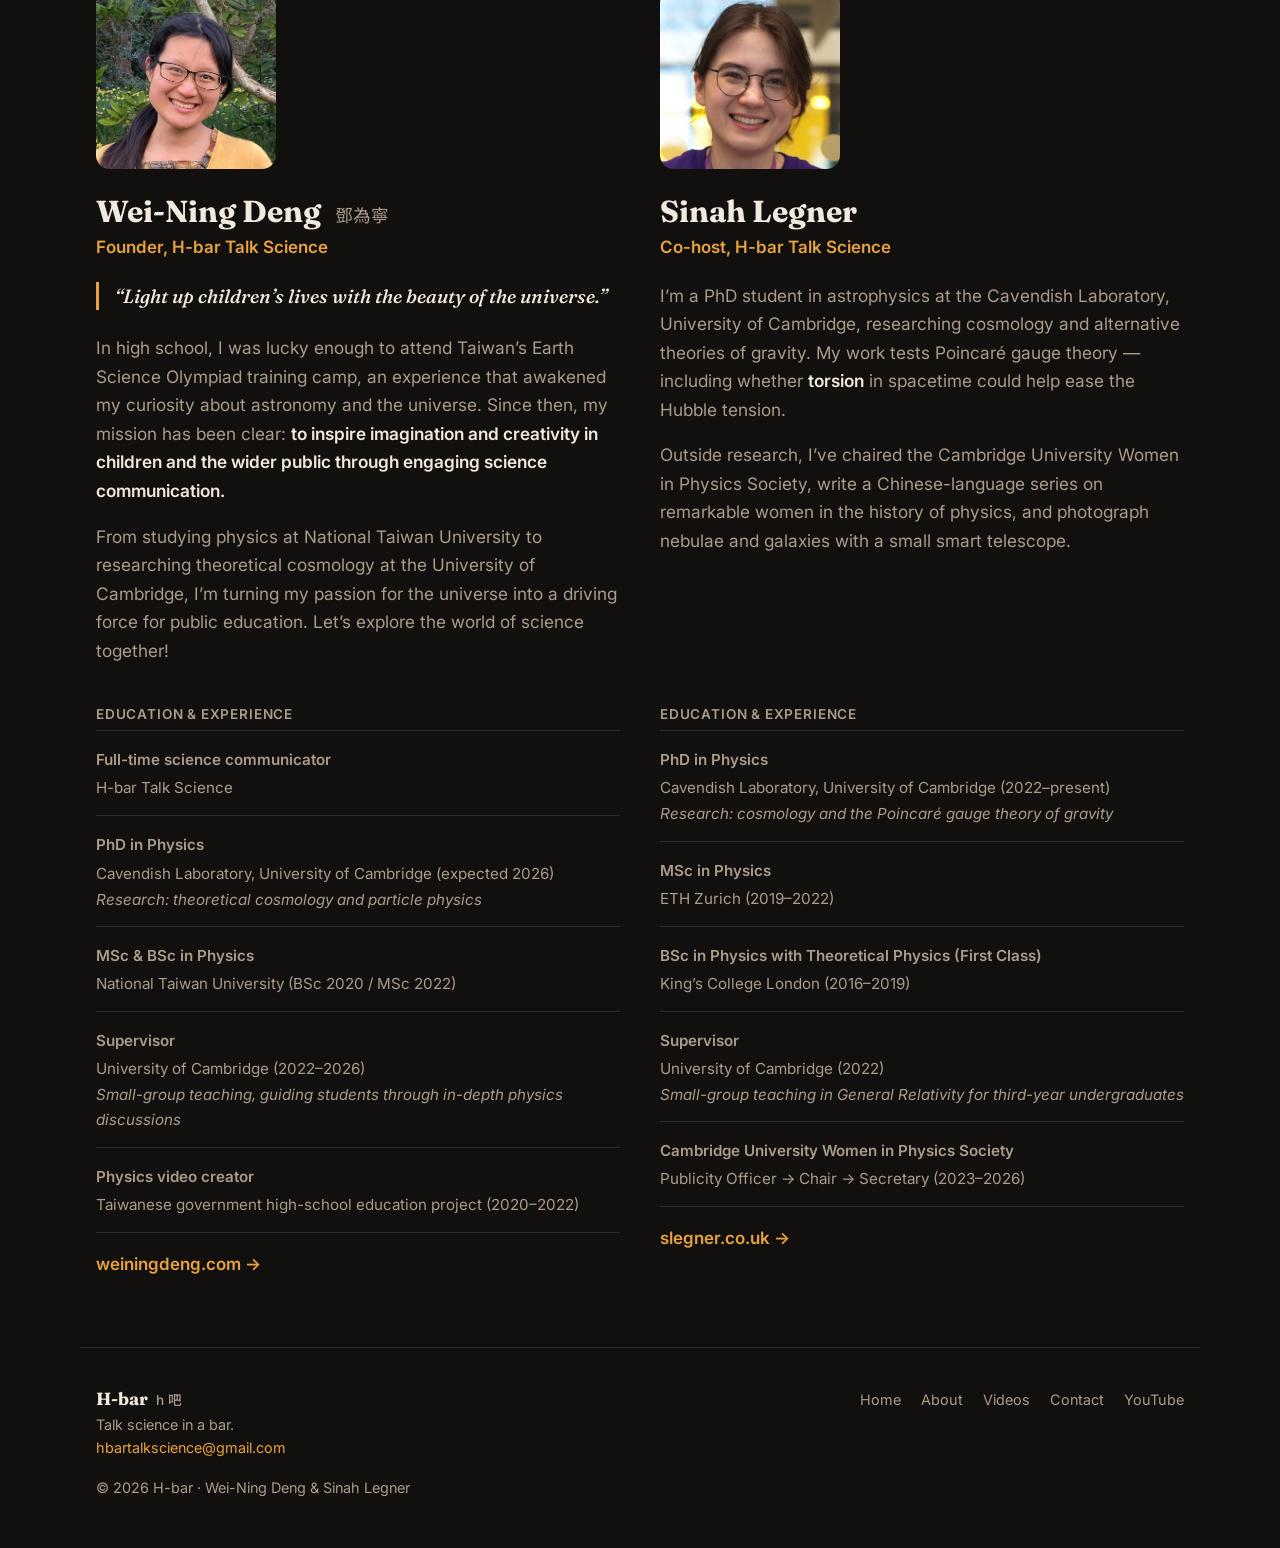
==== commit cacfdc51: "Use tighter headshot crop for Wei-Ning Co-Authored-By: Claude Opus 5.5 <noreply@anthropic.com>" ====
--- a/about.html
+++ b/about.html
@@ -116,7 +116,7 @@
 
       <div class="profiles">
         <article class="profile">
-          <div class="portrait"><img src="assets/people/wei-ning.jpg" alt="Wei-Ning Deng" width="793" height="900"></div>
+          <div class="portrait"><img src="assets/people/wei-ning.jpg" alt="Wei-Ning Deng" width="758" height="806"></div>
           <div class="profile-intro">
             <h3>Wei-Ning Deng
               <span class="cn" data-l="en">鄧為寧</span><span class="cn" data-l="zh-Hans">邓为宁</span><span class="cn" data-l="zh-Hant">鄧為寧</span>
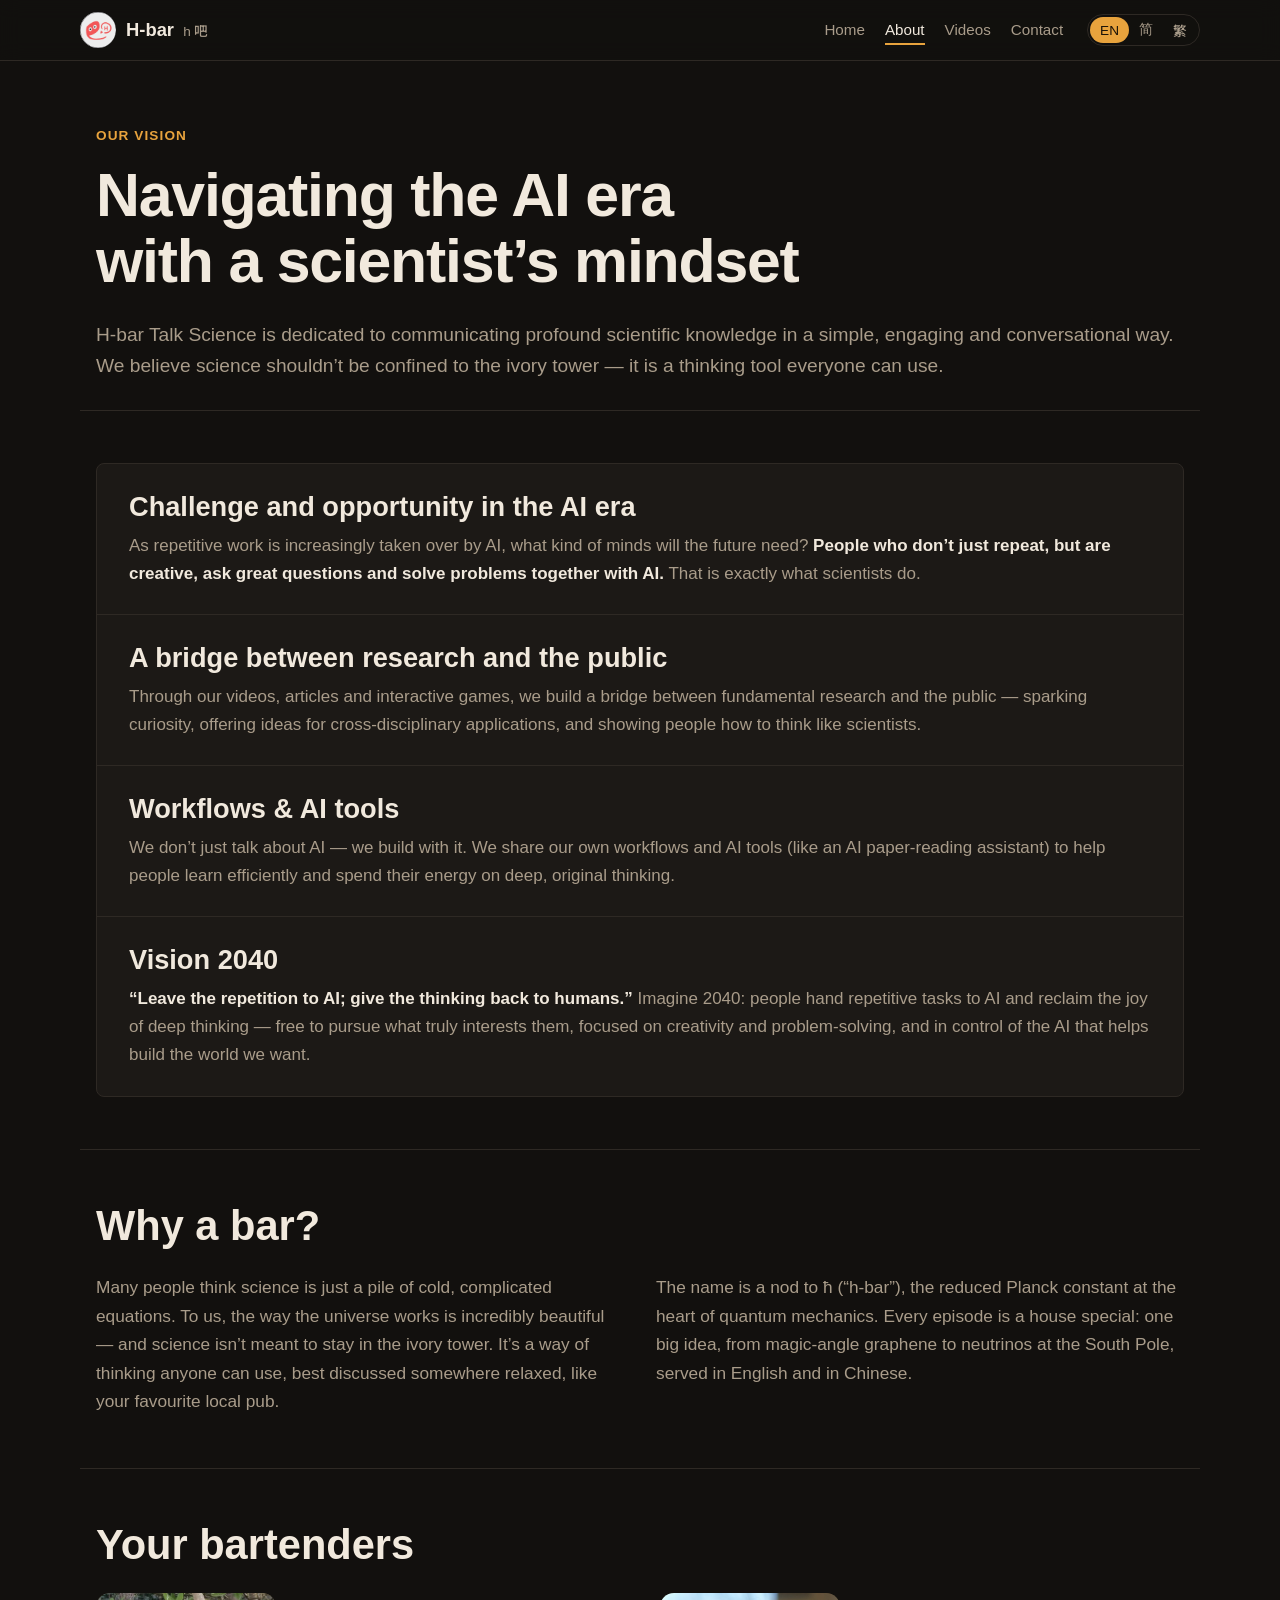
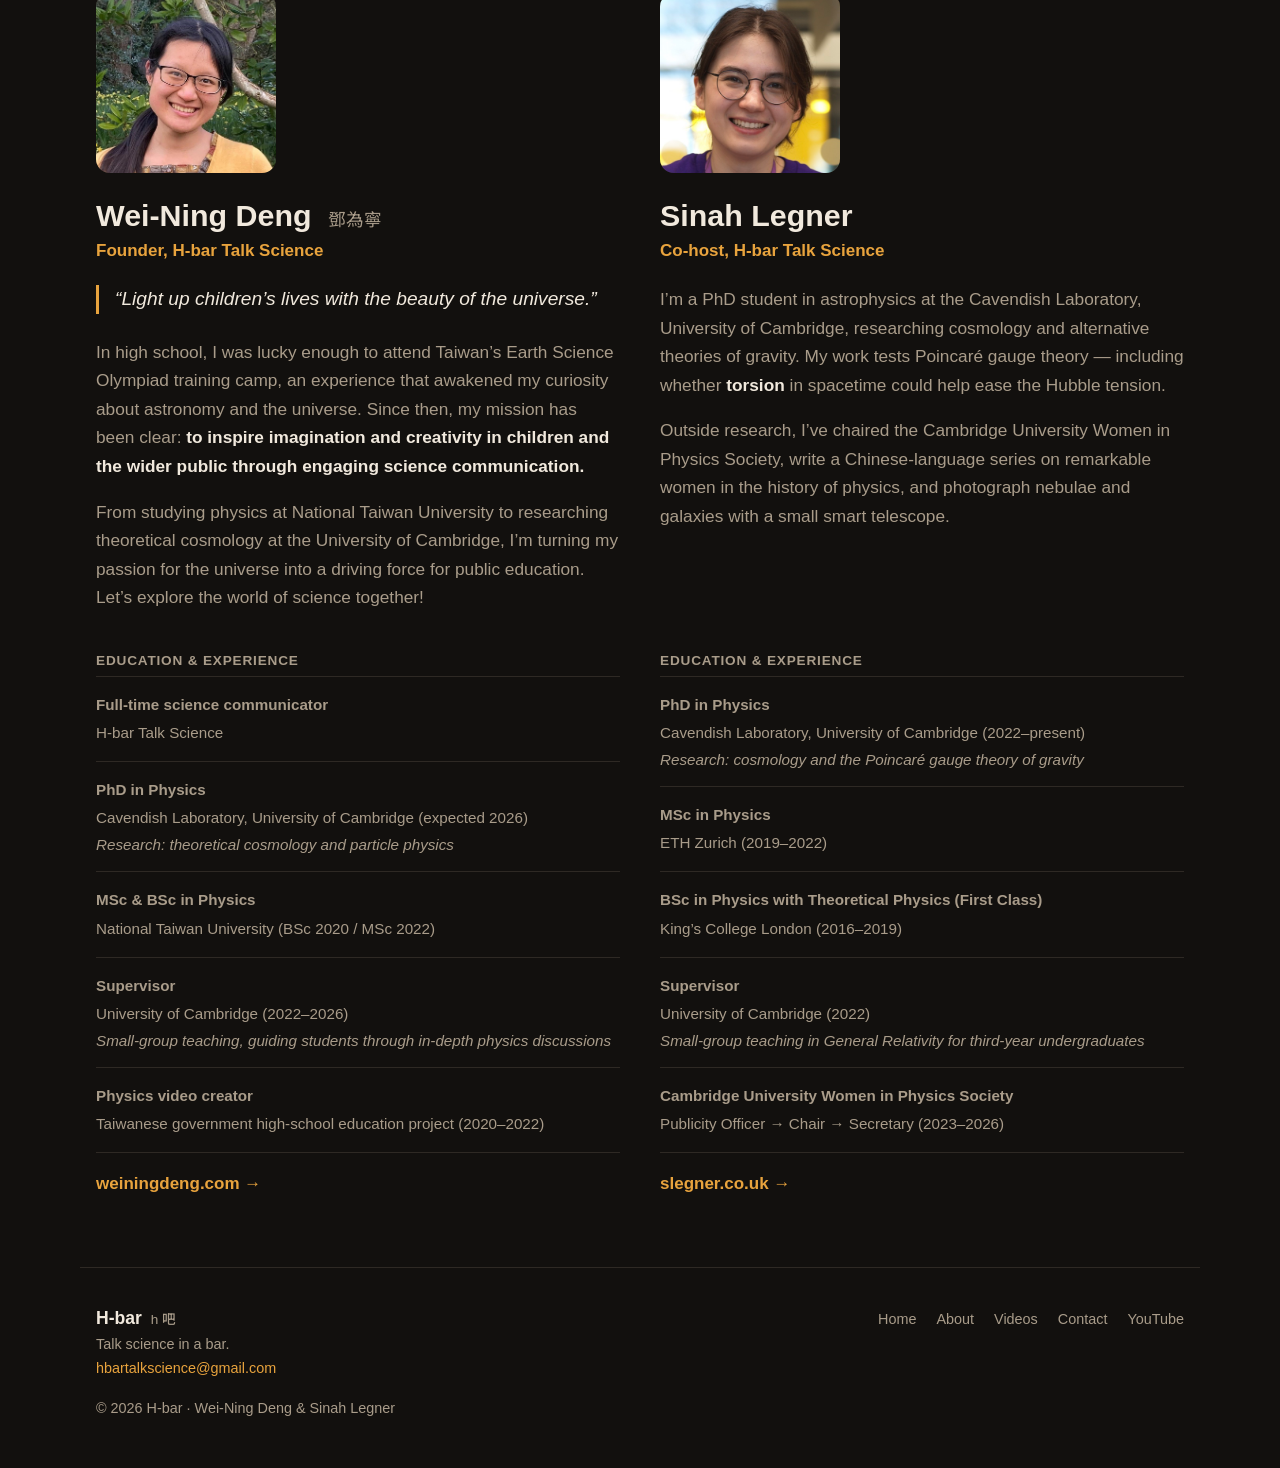
==== commit ef9f7aef: "Switch fonts: Arial for English, Noto Sans (黑体) for Chinese Co-Authored-By: Claude Opus 5.5 <noreply" ====
--- a/about.html
+++ b/about.html
@@ -3,12 +3,120 @@
 <head>
   <meta charset="utf-8">
   <meta name="viewport" content="width=device-width, initial-scale=1">
-  <title>About · H-bar</title>
-  <meta name="description" content="Our vision — navigating the AI era with a scientist's mindset — and the people behind H-bar Talk Science.">
+  <title>About · H-bar Talk Science (H吧聊物理)</title>
+  <meta name="description" content="Our vision for science communication in the AI era, and the people behind H-bar Talk Science (H吧聊物理): Cambridge physicists Wei-Ning Deng (鄧為寧) and Sinah Legner.">
+  <link rel="canonical" href="https://slegner.github.io/hbarwebsite/about.html">
+  <meta property="og:type" content="website">
+  <meta property="og:site_name" content="H-bar Talk Science (H吧聊物理)">
+  <meta property="og:title" content="About · H-bar Talk Science (H吧聊物理)">
+  <meta property="og:description" content="Our vision for science communication in the AI era, and the people behind H-bar Talk Science (H吧聊物理): Cambridge physicists Wei-Ning Deng (鄧為寧) and Sinah Legner.">
+  <meta property="og:url" content="https://slegner.github.io/hbarwebsite/about.html">
+  <meta property="og:image" content="https://slegner.github.io/hbarwebsite/assets/og-image.png">
+  <meta property="og:image:width" content="1200">
+  <meta property="og:image:height" content="630">
+  <meta property="og:locale" content="en_GB">
+  <meta property="og:locale:alternate" content="zh_CN">
+  <meta property="og:locale:alternate" content="zh_TW">
+  <meta name="twitter:card" content="summary_large_image">
+  <meta name="twitter:title" content="About · H-bar Talk Science (H吧聊物理)">
+  <meta name="twitter:description" content="Our vision for science communication in the AI era, and the people behind H-bar Talk Science (H吧聊物理): Cambridge physicists Wei-Ning Deng (鄧為寧) and Sinah Legner.">
+  <meta name="twitter:image" content="https://slegner.github.io/hbarwebsite/assets/og-image.png">
+  <meta name="theme-color" content="#12100e">
   <link rel="icon" href="assets/logo.jpg">
+  <link rel="apple-touch-icon" href="assets/logo.jpg">
+  <script type="application/ld+json">
+{
+  "@context": "https://schema.org",
+  "@graph": [
+    {
+      "@type": "Organization",
+      "@id": "https://slegner.github.io/hbarwebsite/#org",
+      "name": "H-bar Talk Science",
+      "alternateName": [
+        "H吧聊物理",
+        "h 吧",
+        "H-bar"
+      ],
+      "url": "https://slegner.github.io/hbarwebsite/",
+      "logo": "https://slegner.github.io/hbarwebsite/assets/logo.jpg",
+      "email": "hbartalkscience@gmail.com",
+      "description": "Bilingual (English / Chinese) science communication: physics and the universe explained simply.",
+      "sameAs": [
+        "https://www.youtube.com/@H-bartalkScienceH"
+      ],
+      "founder": {
+        "@id": "https://slegner.github.io/hbarwebsite/about.html#wei-ning"
+      },
+      "member": [
+        {
+          "@id": "https://slegner.github.io/hbarwebsite/about.html#wei-ning"
+        },
+        {
+          "@id": "https://slegner.github.io/hbarwebsite/about.html#sinah"
+        }
+      ],
+      "knowsAbout": [
+        "Science communication",
+        "Physics",
+        "Cosmology",
+        "Quantum mechanics",
+        "Particle physics",
+        "科普"
+      ]
+    },
+    {
+      "@type": "Person",
+      "@id": "https://slegner.github.io/hbarwebsite/about.html#wei-ning",
+      "name": "Wei-Ning Deng",
+      "alternateName": "鄧為寧",
+      "jobTitle": "Founder, H-bar Talk Science",
+      "image": "https://slegner.github.io/hbarwebsite/assets/people/wei-ning.jpg",
+      "url": "https://weiningdeng.com/",
+      "sameAs": [
+        "https://weiningdeng.com/"
+      ],
+      "alumniOf": [
+        "University of Cambridge",
+        "National Taiwan University"
+      ],
+      "knowsAbout": [
+        "Theoretical cosmology",
+        "Particle physics",
+        "Science communication"
+      ]
+    },
+    {
+      "@type": "Person",
+      "@id": "https://slegner.github.io/hbarwebsite/about.html#sinah",
+      "name": "Sinah Legner",
+      "jobTitle": "Co-host, H-bar Talk Science",
+      "image": "https://slegner.github.io/hbarwebsite/assets/people/sinah.jpg",
+      "url": "https://www.slegner.co.uk/",
+      "sameAs": [
+        "https://www.slegner.co.uk/",
+        "https://github.com/slegner",
+        "https://orcid.org/0009-0000-4019-5314"
+      ],
+      "affiliation": {
+        "@type": "Organization",
+        "name": "Cavendish Laboratory, University of Cambridge"
+      },
+      "alumniOf": [
+        "ETH Zurich",
+        "King's College London"
+      ],
+      "knowsAbout": [
+        "Cosmology",
+        "Alternative theories of gravity",
+        "Science communication"
+      ]
+    }
+  ]
+}
+  </script>
   <link rel="preconnect" href="https://fonts.googleapis.com">
   <link rel="preconnect" href="https://fonts.gstatic.com" crossorigin>
-  <link href="https://fonts.googleapis.com/css2?family=Fraunces:opsz,wght@9..144,500;9..144,700;9..144,800&family=Inter:wght@400;500;600&family=Noto+Sans+SC:wght@400;500;700&family=Noto+Sans+TC:wght@400;500;700&family=Noto+Serif+SC:wght@700;900&family=Noto+Serif+TC:wght@700;900&display=swap" rel="stylesheet">
+  <link href="https://fonts.googleapis.com/css2?family=Arimo:ital,wght@0,400;0,700;1,400;1,700&family=Noto+Sans+SC:wght@400;500;700;900&family=Noto+Sans+TC:wght@400;500;700;900&display=swap" rel="stylesheet">
   <link rel="stylesheet" href="assets/style.css">
   <script src="assets/lang.js"></script>
 </head>
@@ -115,7 +223,7 @@
       </h2>
 
       <div class="profiles">
-        <article class="profile">
+        <article class="profile" id="wei-ning">
           <div class="portrait"><img src="assets/people/wei-ning.jpg" alt="Wei-Ning Deng" width="758" height="806"></div>
           <div class="profile-intro">
             <h3>Wei-Ning Deng
@@ -178,7 +286,7 @@
           </div>
         </article>
 
-        <article class="profile">
+        <article class="profile" id="sinah">
           <div class="portrait"><img src="assets/people/sinah.jpg" alt="Sinah Legner" width="456" height="500"></div>
           <div class="profile-intro">
             <h3>Sinah Legner</h3>
--- a/assets/style.css
+++ b/assets/style.css
@@ -8,11 +8,11 @@
   --amber-soft: rgba(232, 163, 61, 0.14);
   --radius: 14px;
   --max: 1120px;
-  --sans: "Inter", "Noto Sans TC", system-ui, sans-serif;
-  --serif: "Fraunces", "Noto Serif TC", Georgia, serif;
-}
-html[lang="zh-Hant"] { --sans: "Inter", "Noto Sans TC", system-ui, sans-serif; --serif: "Fraunces", "Noto Serif TC", serif; }
-html[lang="zh-Hans"] { --sans: "Inter", "Noto Sans SC", system-ui, sans-serif; --serif: "Fraunces", "Noto Serif SC", serif; }
+  /* English in Arial (Arimo is its metric-compatible free twin, served by Google Fonts); Chinese in 黑体 (Noto Sans). */
+  --font: "Arial", "Arimo", "Noto Sans TC", system-ui, sans-serif;
+}
+html[lang="zh-Hant"] { --font: "Arial", "Arimo", "Noto Sans TC", system-ui, sans-serif; }
+html[lang="zh-Hans"] { --font: "Arial", "Arimo", "Noto Sans SC", system-ui, sans-serif; }
 
 /* Show only the text that matches the current language (see assets/lang.js). */
 html[lang="en"] [data-l]:not([data-l="en"]),
@@ -25,7 +25,7 @@
   margin: 0;
   background: var(--bg);
   color: var(--text);
-  font: 17px/1.65 var(--sans);
+  font: 17px/1.65 var(--font);
   -webkit-font-smoothing: antialiased;
 }
 a { color: var(--amber); text-decoration: none; }
@@ -43,10 +43,10 @@
   backdrop-filter: blur(10px);
   border-bottom: 1px solid var(--line);
 }
-.brand { display: flex; align-items: center; gap: 10px; color: var(--text); font: 700 1.15rem var(--serif); }
+.brand { display: flex; align-items: center; gap: 10px; color: var(--text); font: 700 1.15rem var(--font); }
 .brand:hover { text-decoration: none; }
 .brand img { border-radius: 50%; }
-.brand small, .footer-brand small { color: var(--muted); font: 500 0.85rem var(--sans); margin-left: 4px; }
+.brand small, .footer-brand small { color: var(--muted); font: 500 0.85rem var(--font); margin-left: 4px; }
 .menu { display: flex; align-items: center; gap: 24px; }
 .menu nav { display: flex; align-items: center; gap: 20px; font-size: 0.95rem; }
 .menu nav a { color: var(--muted); }
@@ -55,7 +55,7 @@
 .menu-toggle { display: none; }
 .lang-switch { display: flex; border: 1px solid var(--line); border-radius: 999px; padding: 2px; }
 .lang-switch button {
-  font: 500 0.85rem var(--sans); color: var(--muted);
+  font: 500 0.85rem var(--font); color: var(--muted);
   background: none; border: 0; border-radius: 999px;
   padding: 3px 10px; cursor: pointer;
 }
@@ -71,8 +71,8 @@
 .eyebrow { color: var(--amber); font-weight: 600; letter-spacing: 0.08em; text-transform: uppercase; font-size: 0.85rem; margin: 0 0 16px; }
 html[lang^="zh"] .eyebrow { text-transform: none; letter-spacing: 0.04em; }
 .hero h1, .page-hero h1 {
-  font: 700 clamp(2.6rem, 7vw, 4.6rem)/1.05 var(--serif);
-  margin: 0 0 24px; letter-spacing: -0.02em; max-width: 18ch; text-wrap: balance;
+  font: 700 clamp(2.4rem, 6vw, 4rem)/1.08 var(--font);
+  margin: 0 0 24px; letter-spacing: -0.02em; max-width: 22ch; text-wrap: balance;
 }
 .lede { color: var(--muted); font-size: 1.2rem; max-width: 44ch; margin: 0 0 36px; }
 .cta { display: flex; flex-wrap: wrap; gap: 12px; }
@@ -85,7 +85,7 @@
 
 .btn {
   display: inline-block; cursor: pointer;
-  font: 600 0.98rem var(--sans); color: var(--text);
+  font: 600 0.98rem var(--font); color: var(--text);
   padding: 12px 22px; border-radius: 999px;
   border: 1px solid var(--line); background: var(--bg-raised);
   transition: border-color .15s, transform .15s;
@@ -96,12 +96,12 @@
 
 /* Sections */
 .section { max-width: var(--max); margin: 0 auto; padding: 52px 16px; border-top: 1px solid var(--line); }
-.section h2 { font: 700 clamp(1.8rem, 4vw, 2.6rem)/1.15 var(--serif); margin: 0 0 24px; }
+.section h2 { font: 700 clamp(1.8rem, 4vw, 2.6rem)/1.15 var(--font); margin: 0 0 24px; }
 .section-head { display: flex; flex-wrap: wrap; align-items: baseline; justify-content: space-between; gap: 8px 16px; margin-bottom: 24px; }
 .section-head h2 { margin: 0; }
 .filters { display: flex; flex-wrap: wrap; gap: 8px; }
 .chip {
-  font: 500 0.9rem var(--sans); color: var(--muted);
+  font: 500 0.9rem var(--font); color: var(--muted);
   background: none; border: 1px solid var(--line); border-radius: 999px;
   padding: 6px 14px; cursor: pointer;
 }
@@ -118,7 +118,7 @@
 }
 .banner blockquote {
   margin: 0 0 20px;
-  font: 700 clamp(1.8rem, 4.4vw, 3rem)/1.2 var(--serif);
+  font: 700 clamp(1.8rem, 4.4vw, 3rem)/1.2 var(--font);
   letter-spacing: -0.01em; text-wrap: balance;
 }
 .banner .accent { color: #7a3f00; }
@@ -136,7 +136,7 @@
   font-size: 2rem; color: #fff; background: rgba(0,0,0,.35); opacity: 0; transition: opacity .2s;
 }
 .card:hover .thumb::after, .card:focus-visible .thumb::after { opacity: 1; }
-.card h3 { font: 600 1.02rem/1.4 var(--sans); margin: 14px 0 6px; }
+.card h3 { font: 600 1.02rem/1.4 var(--font); margin: 14px 0 6px; }
 .meta { display: flex; gap: 10px; align-items: center; color: var(--muted); font-size: 0.85rem; }
 .tag { border: 1px solid var(--line); border-radius: 6px; padding: 0 6px; font-size: 0.75rem; }
 .more-wrap { text-align: center; margin-top: 40px; }
@@ -158,7 +158,7 @@
 .pillars { background: var(--bg-raised); border: 1px solid var(--line); border-radius: 8px; }
 .pillar { padding: 26px 32px; }
 .pillar + .pillar { border-top: 1px solid var(--line); }
-.pillar h3 { font: 800 clamp(1.4rem, 3vw, 1.7rem)/1.25 var(--serif); margin: 0 0 8px; color: var(--text); }
+.pillar h3 { font: 800 clamp(1.4rem, 3vw, 1.7rem)/1.25 var(--font); margin: 0 0 8px; color: var(--text); }
 html[lang^="zh"] .pillar h3 { font-weight: 900; }
 .pillar p { color: var(--muted); margin: 0; }
 .pillar strong { color: var(--text); font-weight: 600; }
@@ -172,15 +172,15 @@
 .portrait {
   aspect-ratio: 1; border-radius: var(--radius); overflow: hidden;
   display: grid; place-items: center;
-  background: var(--amber-soft); color: var(--amber); font: 700 3rem var(--serif);
+  background: var(--amber-soft); color: var(--amber); font: 700 3rem var(--font);
 }
 .portrait img { width: 100%; height: 100%; object-fit: cover; object-position: 50% 30%; }
-.profile h3 { font: 700 1.9rem/1.2 var(--serif); margin: 0 0 4px; }
-.profile h3 .cn { color: var(--muted); font: 400 1.1rem var(--sans); margin-left: 8px; }
+.profile h3 { font: 700 1.9rem/1.2 var(--font); margin: 0 0 4px; }
+.profile h3 .cn { color: var(--muted); font: 400 1.1rem var(--font); margin-left: 8px; }
 .role { color: var(--amber); font-weight: 600; margin: 0 0 20px; }
 .motto {
   margin: 0 0 24px; padding-left: 16px; border-left: 3px solid var(--amber);
-  font: 500 1.2rem/1.5 var(--serif); font-style: italic;
+  font: 500 1.2rem/1.5 var(--font); font-style: italic;
 }
 html[lang^="zh"] .motto { font-style: normal; }
 .cv { list-style: none; margin: 8px 0 0; padding: 0; }
@@ -189,7 +189,7 @@
 .cv strong { display: block; color: var(--text); font-weight: 600; }
 .cv span { color: var(--muted); font-size: 0.95rem; }
 .cv em { display: block; color: var(--muted); font-size: 0.92rem; }
-.cv-title { font: 600 0.85rem var(--sans); letter-spacing: 0.06em; text-transform: uppercase; color: var(--muted); margin: 0; }
+.cv-title { font: 600 0.85rem var(--font); letter-spacing: 0.06em; text-transform: uppercase; color: var(--muted); margin: 0; }
 html[lang^="zh"] .cv-title { text-transform: none; letter-spacing: 0.04em; }
 
 /* Contact */
@@ -199,7 +199,7 @@
 .contact-form .optional { color: var(--muted); font-weight: 400; }
 .contact-form input, .contact-form textarea {
   width: 100%; padding: 11px 14px;
-  font: 1rem var(--sans); color: var(--text);
+  font: 1rem var(--font); color: var(--text);
   background: var(--bg); border: 1px solid var(--line); border-radius: 10px;
   transition: border-color .15s;
 }
@@ -212,7 +212,7 @@
   margin: 0 0 20px; padding: 12px 16px; border-radius: 10px;
   background: var(--amber-soft); color: var(--text) !important; font-weight: 600;
 }
-.contact-aside h2 { font: 700 1.5rem/1.3 var(--serif); margin: 4px 0 12px; }
+.contact-aside h2 { font: 700 1.5rem/1.3 var(--font); margin: 4px 0 12px; }
 .contact-aside p { color: var(--muted); margin: 0 0 12px; }
 .contact-email { font-size: 1.15rem; font-weight: 600; word-break: break-all; }
 
@@ -223,7 +223,7 @@
   background: radial-gradient(120% 140% at 100% 0%, rgba(232,163,61,.22), transparent 55%), var(--bg-raised);
   border: 1px solid var(--line);
 }
-.cta-band h2 { font: 700 clamp(1.7rem, 4vw, 2.4rem)/1.2 var(--serif); margin: 0 0 12px; }
+.cta-band h2 { font: 700 clamp(1.7rem, 4vw, 2.4rem)/1.2 var(--font); margin: 0 0 12px; }
 .cta-band p { color: var(--muted); margin: 0 0 28px; max-width: 52ch; }
 
 /* Footer */
@@ -234,7 +234,7 @@
   color: var(--muted); font-size: 0.9rem;
 }
 .footer p { margin: 0; }
-.footer-brand { color: var(--text); font: 700 1.1rem var(--serif); margin-bottom: 4px !important; }
+.footer-brand { color: var(--text); font: 700 1.1rem var(--font); margin-bottom: 4px !important; }
 .footer nav { display: flex; flex-wrap: wrap; gap: 8px 20px; align-content: start; }
 .footer nav a { color: var(--muted); }
 .footer nav a:hover { color: var(--text); }
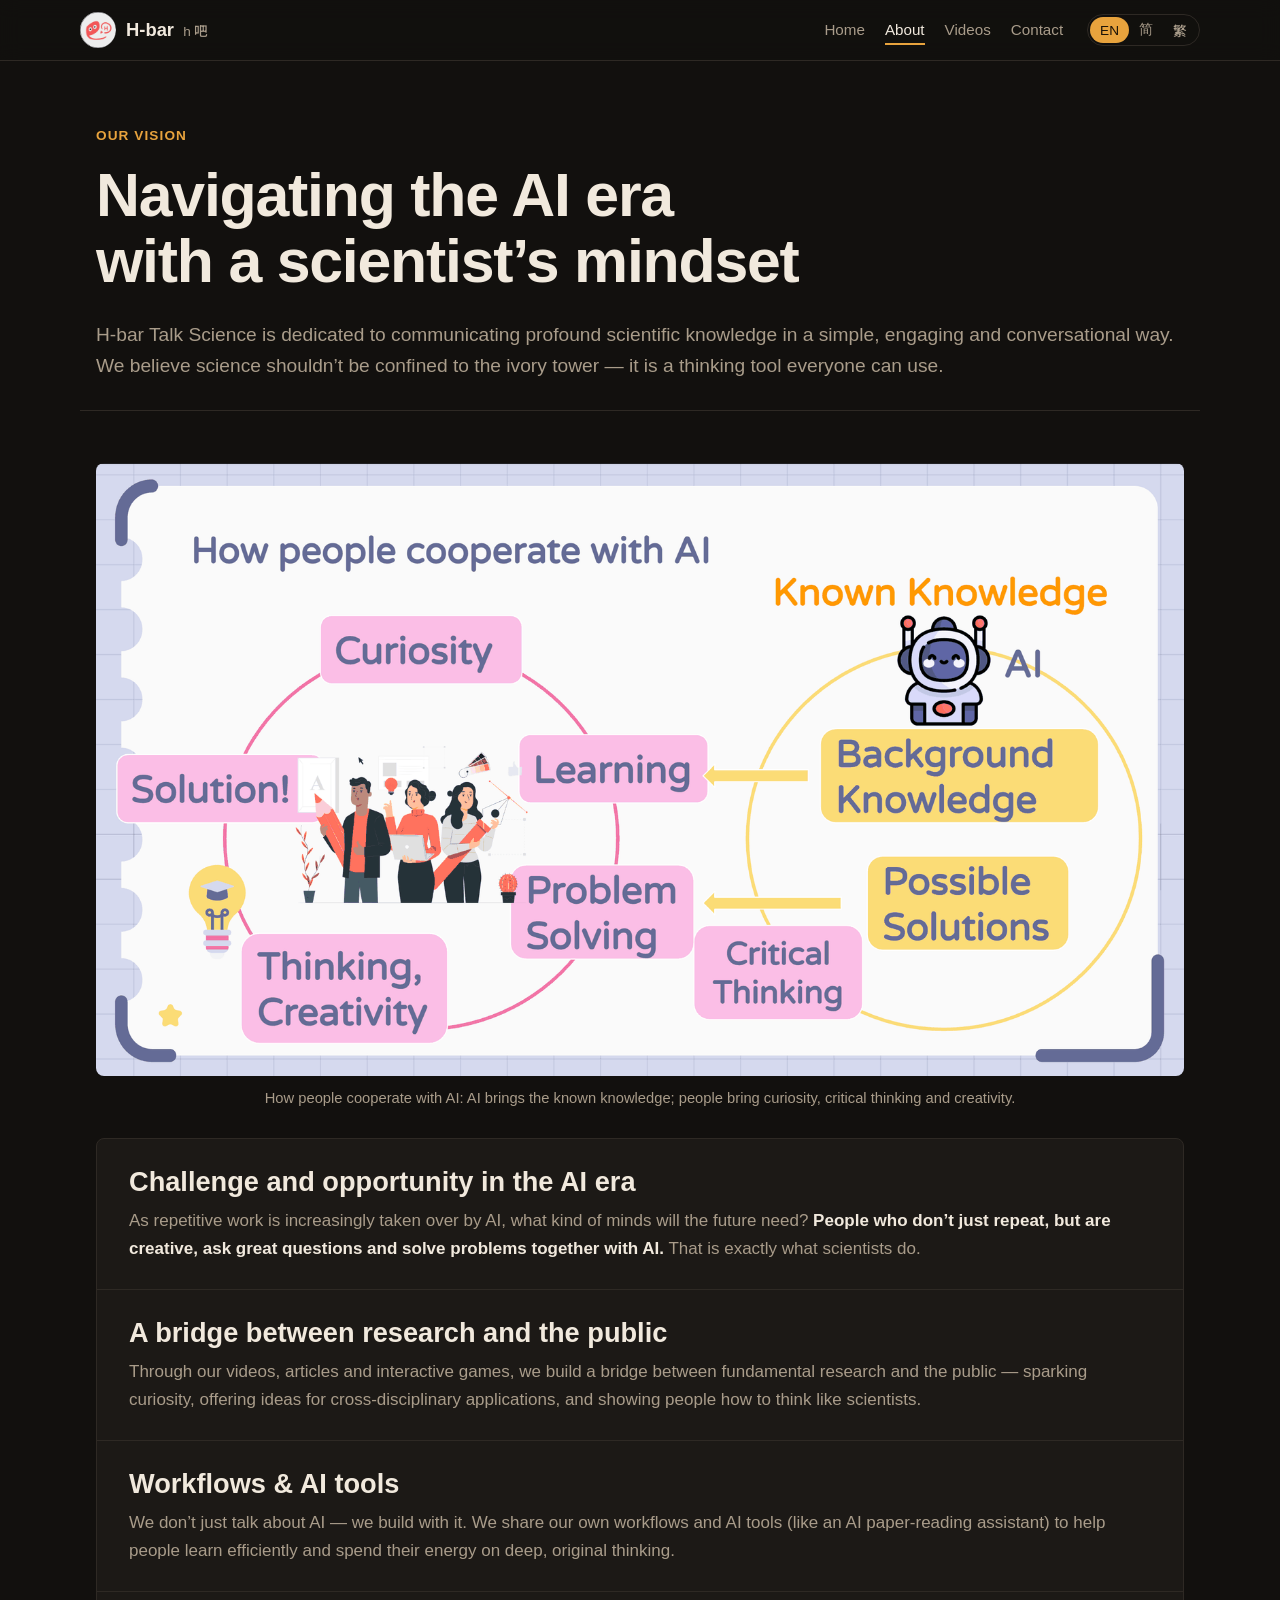
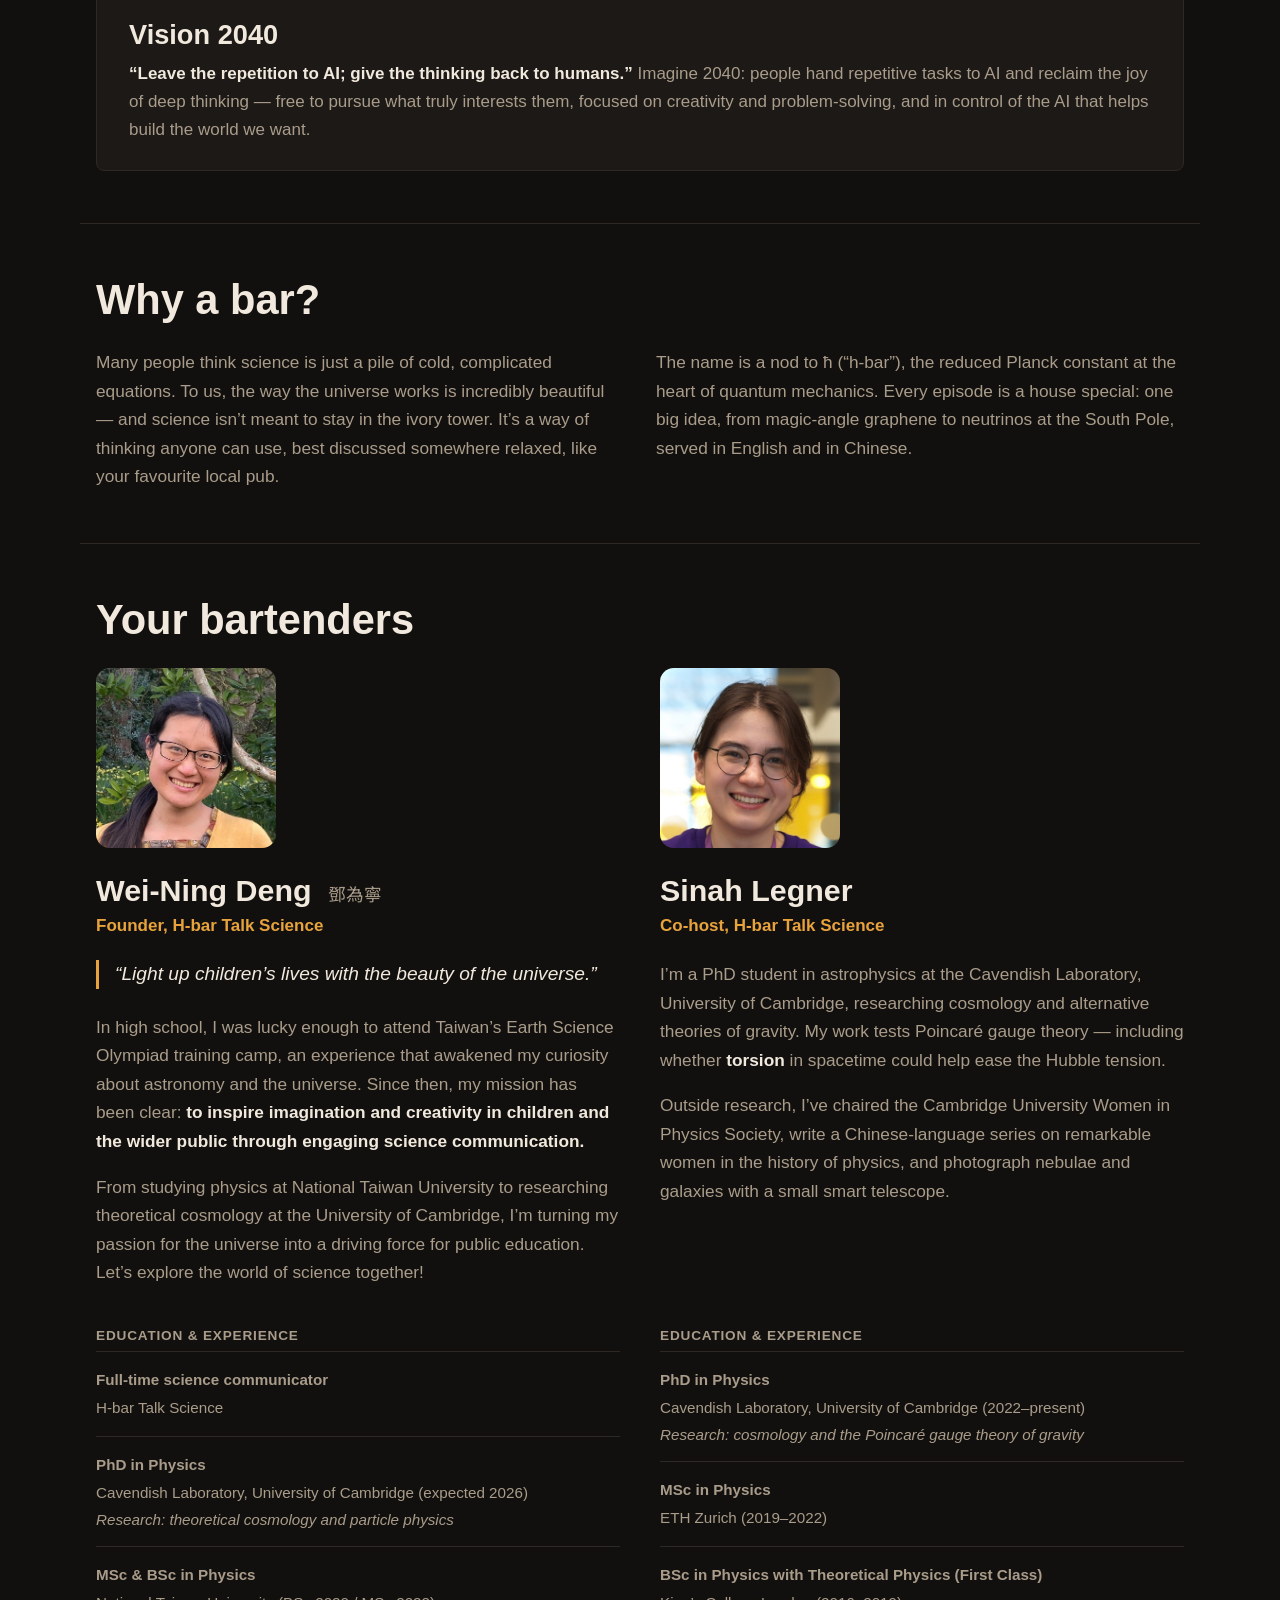
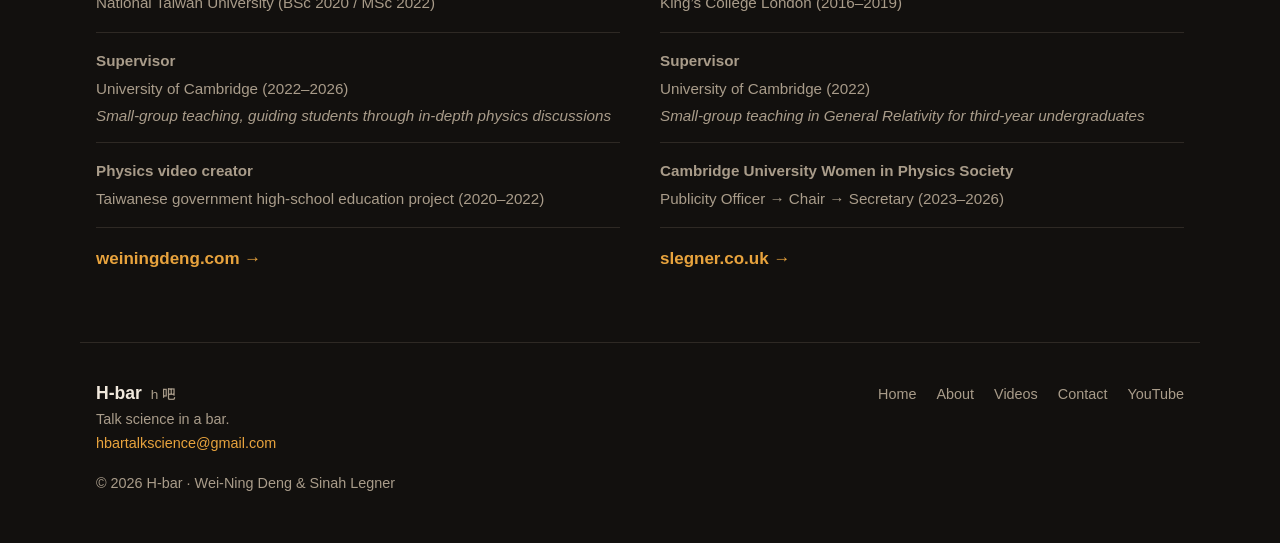
==== commit 3d36805d: "Add people-and-AI diagram to the About page Co-Authored-By: Claude Opus 5.5 <noreply@anthropic.com>" ====
--- a/about.html
+++ b/about.html
@@ -5,13 +5,13 @@
   <meta name="viewport" content="width=device-width, initial-scale=1">
   <title>About · H-bar Talk Science (H吧聊物理)</title>
   <meta name="description" content="Our vision for science communication in the AI era, and the people behind H-bar Talk Science (H吧聊物理): Cambridge physicists Wei-Ning Deng (鄧為寧) and Sinah Legner.">
-  <link rel="canonical" href="https://slegner.github.io/hbarwebsite/about.html">
+  <link rel="canonical" href="https://hbartalkscience.com/about.html">
   <meta property="og:type" content="website">
   <meta property="og:site_name" content="H-bar Talk Science (H吧聊物理)">
   <meta property="og:title" content="About · H-bar Talk Science (H吧聊物理)">
   <meta property="og:description" content="Our vision for science communication in the AI era, and the people behind H-bar Talk Science (H吧聊物理): Cambridge physicists Wei-Ning Deng (鄧為寧) and Sinah Legner.">
-  <meta property="og:url" content="https://slegner.github.io/hbarwebsite/about.html">
-  <meta property="og:image" content="https://slegner.github.io/hbarwebsite/assets/og-image.png">
+  <meta property="og:url" content="https://hbartalkscience.com/about.html">
+  <meta property="og:image" content="https://hbartalkscience.com/assets/og-image.png">
   <meta property="og:image:width" content="1200">
   <meta property="og:image:height" content="630">
   <meta property="og:locale" content="en_GB">
@@ -20,7 +20,7 @@
   <meta name="twitter:card" content="summary_large_image">
   <meta name="twitter:title" content="About · H-bar Talk Science (H吧聊物理)">
   <meta name="twitter:description" content="Our vision for science communication in the AI era, and the people behind H-bar Talk Science (H吧聊物理): Cambridge physicists Wei-Ning Deng (鄧為寧) and Sinah Legner.">
-  <meta name="twitter:image" content="https://slegner.github.io/hbarwebsite/assets/og-image.png">
+  <meta name="twitter:image" content="https://hbartalkscience.com/assets/og-image.png">
   <meta name="theme-color" content="#12100e">
   <link rel="icon" href="assets/logo.jpg">
   <link rel="apple-touch-icon" href="assets/logo.jpg">
@@ -30,29 +30,29 @@
   "@graph": [
     {
       "@type": "Organization",
-      "@id": "https://slegner.github.io/hbarwebsite/#org",
+      "@id": "https://hbartalkscience.com/#org",
       "name": "H-bar Talk Science",
       "alternateName": [
         "H吧聊物理",
         "h 吧",
         "H-bar"
       ],
-      "url": "https://slegner.github.io/hbarwebsite/",
-      "logo": "https://slegner.github.io/hbarwebsite/assets/logo.jpg",
+      "url": "https://hbartalkscience.com/",
+      "logo": "https://hbartalkscience.com/assets/logo.jpg",
       "email": "hbartalkscience@gmail.com",
       "description": "Bilingual (English / Chinese) science communication: physics and the universe explained simply.",
       "sameAs": [
         "https://www.youtube.com/@H-bartalkScienceH"
       ],
       "founder": {
-        "@id": "https://slegner.github.io/hbarwebsite/about.html#wei-ning"
+        "@id": "https://hbartalkscience.com/about.html#wei-ning"
       },
       "member": [
         {
-          "@id": "https://slegner.github.io/hbarwebsite/about.html#wei-ning"
+          "@id": "https://hbartalkscience.com/about.html#wei-ning"
         },
         {
-          "@id": "https://slegner.github.io/hbarwebsite/about.html#sinah"
+          "@id": "https://hbartalkscience.com/about.html#sinah"
         }
       ],
       "knowsAbout": [
@@ -66,11 +66,11 @@
     },
     {
       "@type": "Person",
-      "@id": "https://slegner.github.io/hbarwebsite/about.html#wei-ning",
+      "@id": "https://hbartalkscience.com/about.html#wei-ning",
       "name": "Wei-Ning Deng",
       "alternateName": "鄧為寧",
       "jobTitle": "Founder, H-bar Talk Science",
-      "image": "https://slegner.github.io/hbarwebsite/assets/people/wei-ning.jpg",
+      "image": "https://hbartalkscience.com/assets/people/wei-ning.jpg",
       "url": "https://weiningdeng.com/",
       "sameAs": [
         "https://weiningdeng.com/"
@@ -87,10 +87,10 @@
     },
     {
       "@type": "Person",
-      "@id": "https://slegner.github.io/hbarwebsite/about.html#sinah",
+      "@id": "https://hbartalkscience.com/about.html#sinah",
       "name": "Sinah Legner",
       "jobTitle": "Co-host, H-bar Talk Science",
-      "image": "https://slegner.github.io/hbarwebsite/assets/people/sinah.jpg",
+      "image": "https://hbartalkscience.com/assets/people/sinah.jpg",
       "url": "https://www.slegner.co.uk/",
       "sameAs": [
         "https://www.slegner.co.uk/",
@@ -143,6 +143,15 @@
     </section>
 
     <section class="section">
+      <figure class="diagram">
+        <img src="assets/people-work-with-ai.png" width="1600" height="901" loading="lazy"
+          alt="Diagram: how people cooperate with AI. AI holds known knowledge — background knowledge feeds people’s learning, and possible solutions feed their problem solving through critical thinking. People bring curiosity, learning, problem solving, thinking and creativity, leading to a solution.">
+        <figcaption>
+          <span data-l="en">How people cooperate with AI: AI brings the known knowledge; people bring curiosity, critical thinking and creativity.</span>
+          <span data-l="zh-Hans">人如何与 AI 协作：AI 提供已知的知识，人带来好奇心、批判性思维和创造力。</span>
+          <span data-l="zh-Hant">人如何與 AI 協作：AI 提供已知的知識，人帶來好奇心、批判性思維和創造力。</span>
+        </figcaption>
+      </figure>
       <div class="pillars">
         <article class="pillar">
           <h3>
--- a/assets/style.css
+++ b/assets/style.css
@@ -153,6 +153,11 @@
   padding: 28px;
 }
 .tile p { color: var(--muted); margin: 0; }
+
+/* Figure above the vision pillars */
+.diagram { margin: 0 0 28px; }
+.diagram img { width: 100%; height: auto; border-radius: 8px; }
+.diagram figcaption { color: var(--muted); font-size: 0.92rem; margin-top: 10px; text-align: center; }
 
 /* Vision pillars: one block, items separated by dividers */
 .pillars { background: var(--bg-raised); border: 1px solid var(--line); border-radius: 8px; }
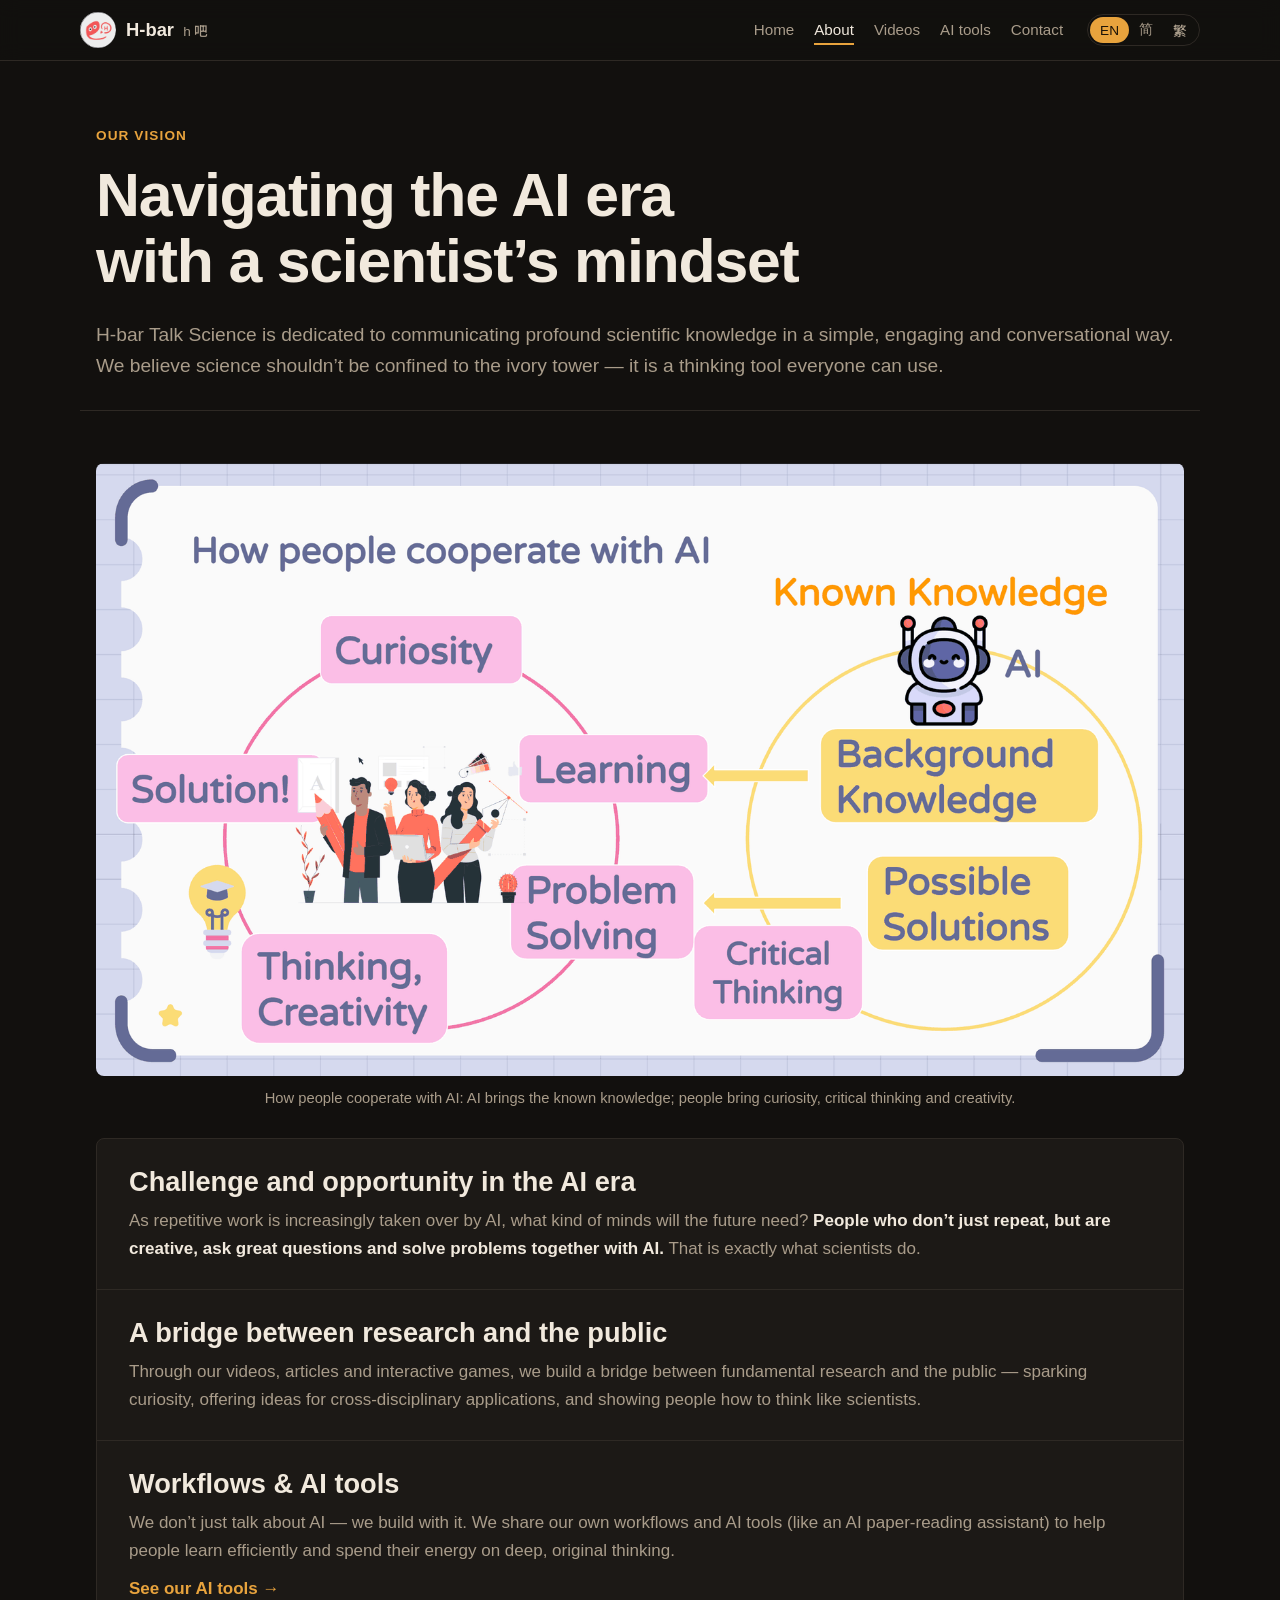
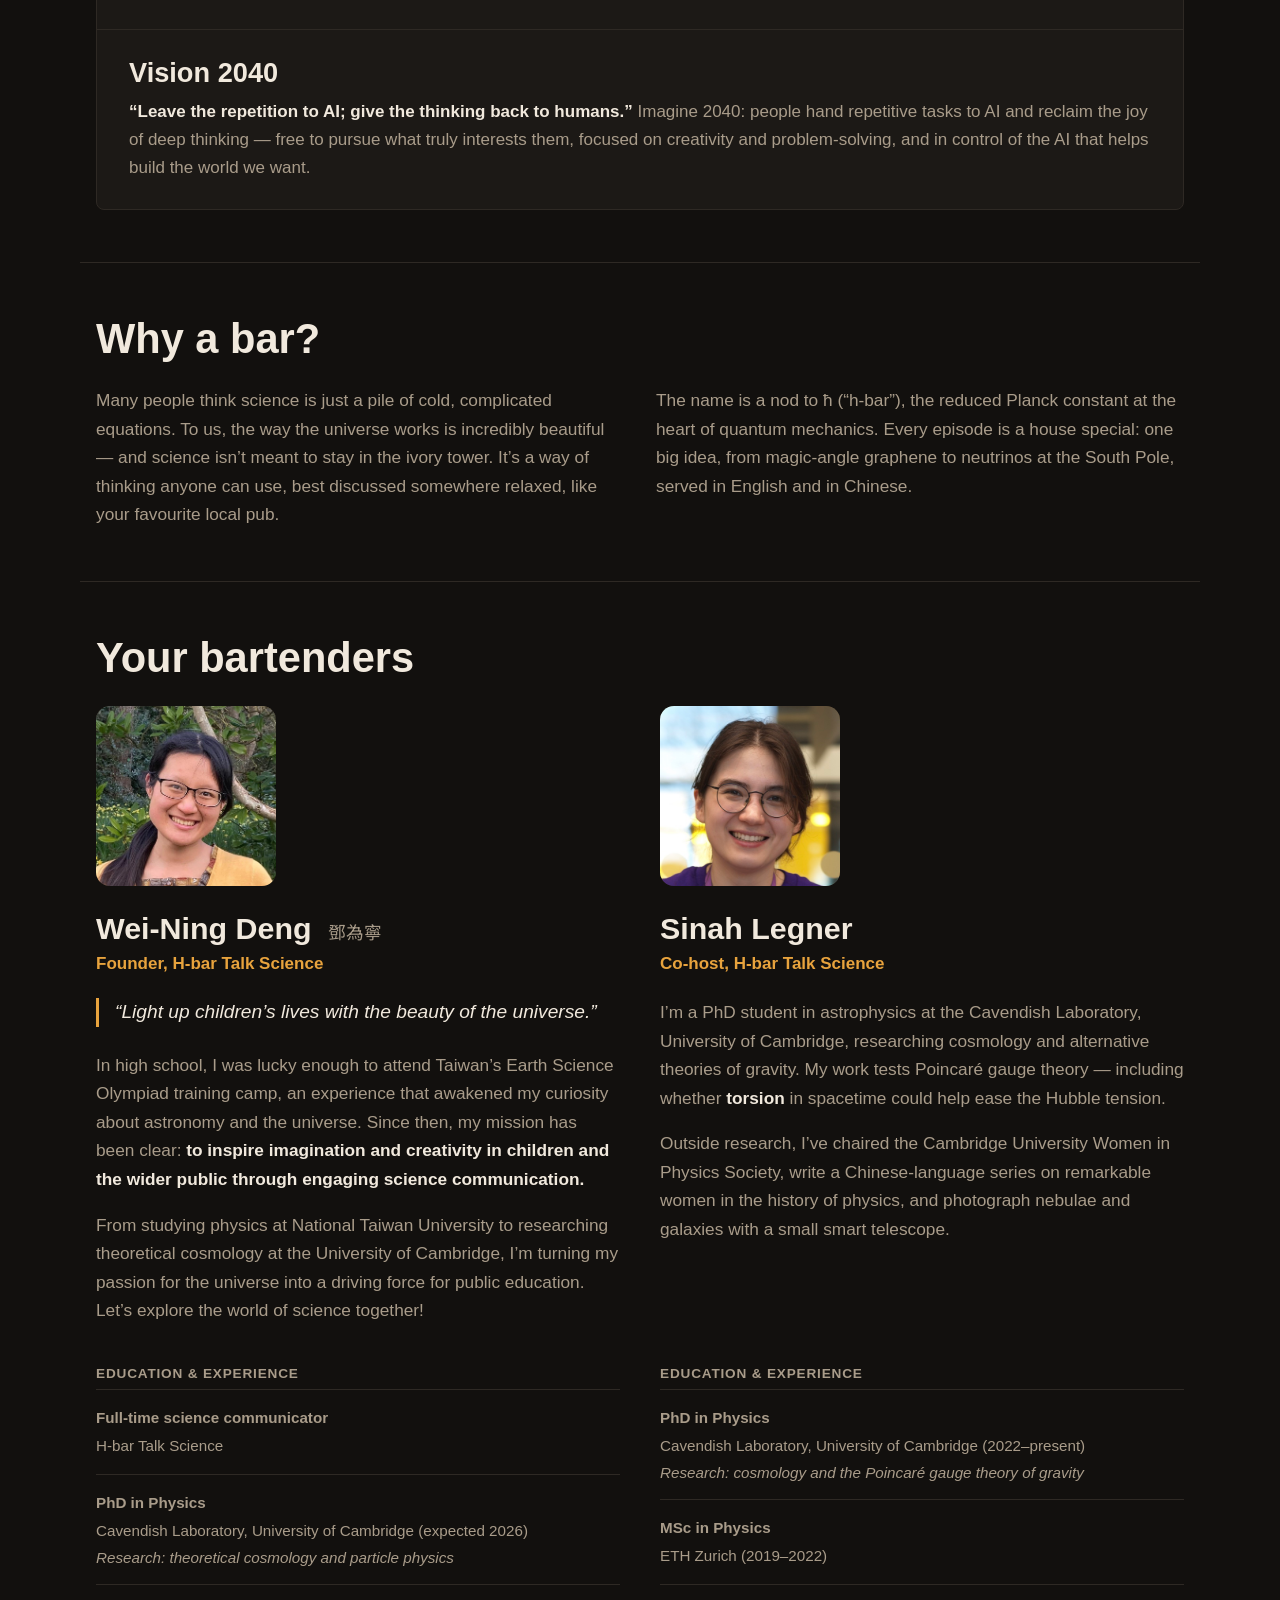
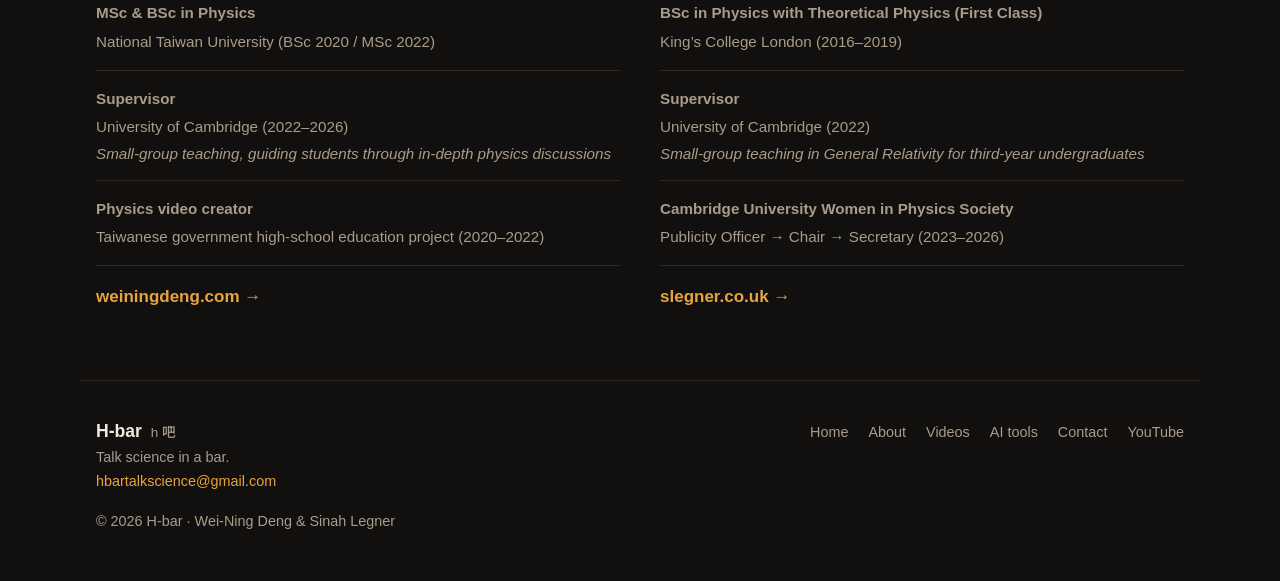
==== commit 16b2e374: "Add AI tools page with an interactive paper atlas of the TorC paper A new AI tools page (EN / 简 / 繁)" ====
--- a/about.html
+++ b/about.html
@@ -188,6 +188,13 @@
             <span data-l="zh-Hans">除了传播知识，我们也致力于实践。我们开发并分享专属的 AI 工作流与辅助工具（例如：AI 论文阅读助手），帮助大家更高效地学习，将精力专注于深度思考。</span>
             <span data-l="zh-Hant">除了傳播知識，我們也致力於實踐。我們開發並分享專屬的 AI 工作流與輔助工具（例如：AI 論文閱讀助手），幫助大家更高效地學習，將精力專注於深度思考。</span>
           </p>
+          <p class="pillar-link">
+            <a class="link-arrow" href="ai-tools.html">
+              <span data-l="en">See our AI tools →</span>
+              <span data-l="zh-Hans">看看我们的 AI 工具 →</span>
+              <span data-l="zh-Hant">看看我們的 AI 工具 →</span>
+            </a>
+          </p>
         </article>
         <article class="pillar">
           <h3>
--- a/assets/style.css
+++ b/assets/style.css
@@ -154,6 +154,26 @@
 }
 .tile p { color: var(--muted); margin: 0; }
 
+/* AI tools page: the embedded paper atlas */
+.tools { display: flex; flex-direction: column; gap: 16px; }
+.tool { border: 1px solid var(--line); border-radius: 12px; background: var(--bg-raised); }
+.tool > summary { list-style: none; display: flex; align-items: flex-start; gap: 16px; padding: 22px 26px; cursor: pointer; border-radius: 12px; }
+.tool > summary::-webkit-details-marker { display: none; }
+.tool > summary:hover { background: rgba(232, 163, 61, 0.05); }
+.tool > summary:focus-visible { outline: 2px solid var(--amber); outline-offset: 2px; }
+.tool-head { flex: 1; min-width: 0; }
+.tool h2 { font: 700 clamp(1.5rem, 3.4vw, 2.1rem)/1.2 var(--font); margin: 0 0 8px; }
+.tool-desc { display: block; color: var(--muted); font-size: 1.02rem; max-width: 72ch; }
+.tool-chev { color: var(--amber); font-size: 1.9rem; line-height: 1; padding-top: 6px; transition: transform .2s; }
+.tool[open] > summary .tool-chev { transform: rotate(90deg); }
+.tool-body { padding: 0 26px 26px; }
+.embed-links { display: flex; flex-wrap: wrap; gap: 6px 18px; }
+.embed { margin: 0; border: 1px solid var(--line); border-radius: 12px; overflow: hidden; background: var(--bg-raised); }
+.embed-bar { display: flex; flex-wrap: wrap; align-items: center; justify-content: space-between; gap: 8px 20px;
+             padding: 12px 18px; border-bottom: 1px solid var(--line); font-size: 0.92rem; color: var(--muted); }
+.embed iframe { display: block; width: 100%; height: min(880px, 85vh); border: 0; background: #f7f6f2; }
+@media (max-width: 640px) { .embed iframe { height: 78vh; } .tool > summary { padding: 18px; } .tool-body { padding: 0 12px 12px; } }
+
 /* Figure above the vision pillars */
 .diagram { margin: 0 0 28px; }
 .diagram img { width: 100%; height: auto; border-radius: 8px; }
@@ -166,6 +186,7 @@
 .pillar h3 { font: 800 clamp(1.4rem, 3vw, 1.7rem)/1.25 var(--font); margin: 0 0 8px; color: var(--text); }
 html[lang^="zh"] .pillar h3 { font-weight: 900; }
 .pillar p { color: var(--muted); margin: 0; }
+.pillar p.pillar-link { margin-top: 10px; }
 .pillar strong { color: var(--text); font-weight: 600; }
 
 /* People */
